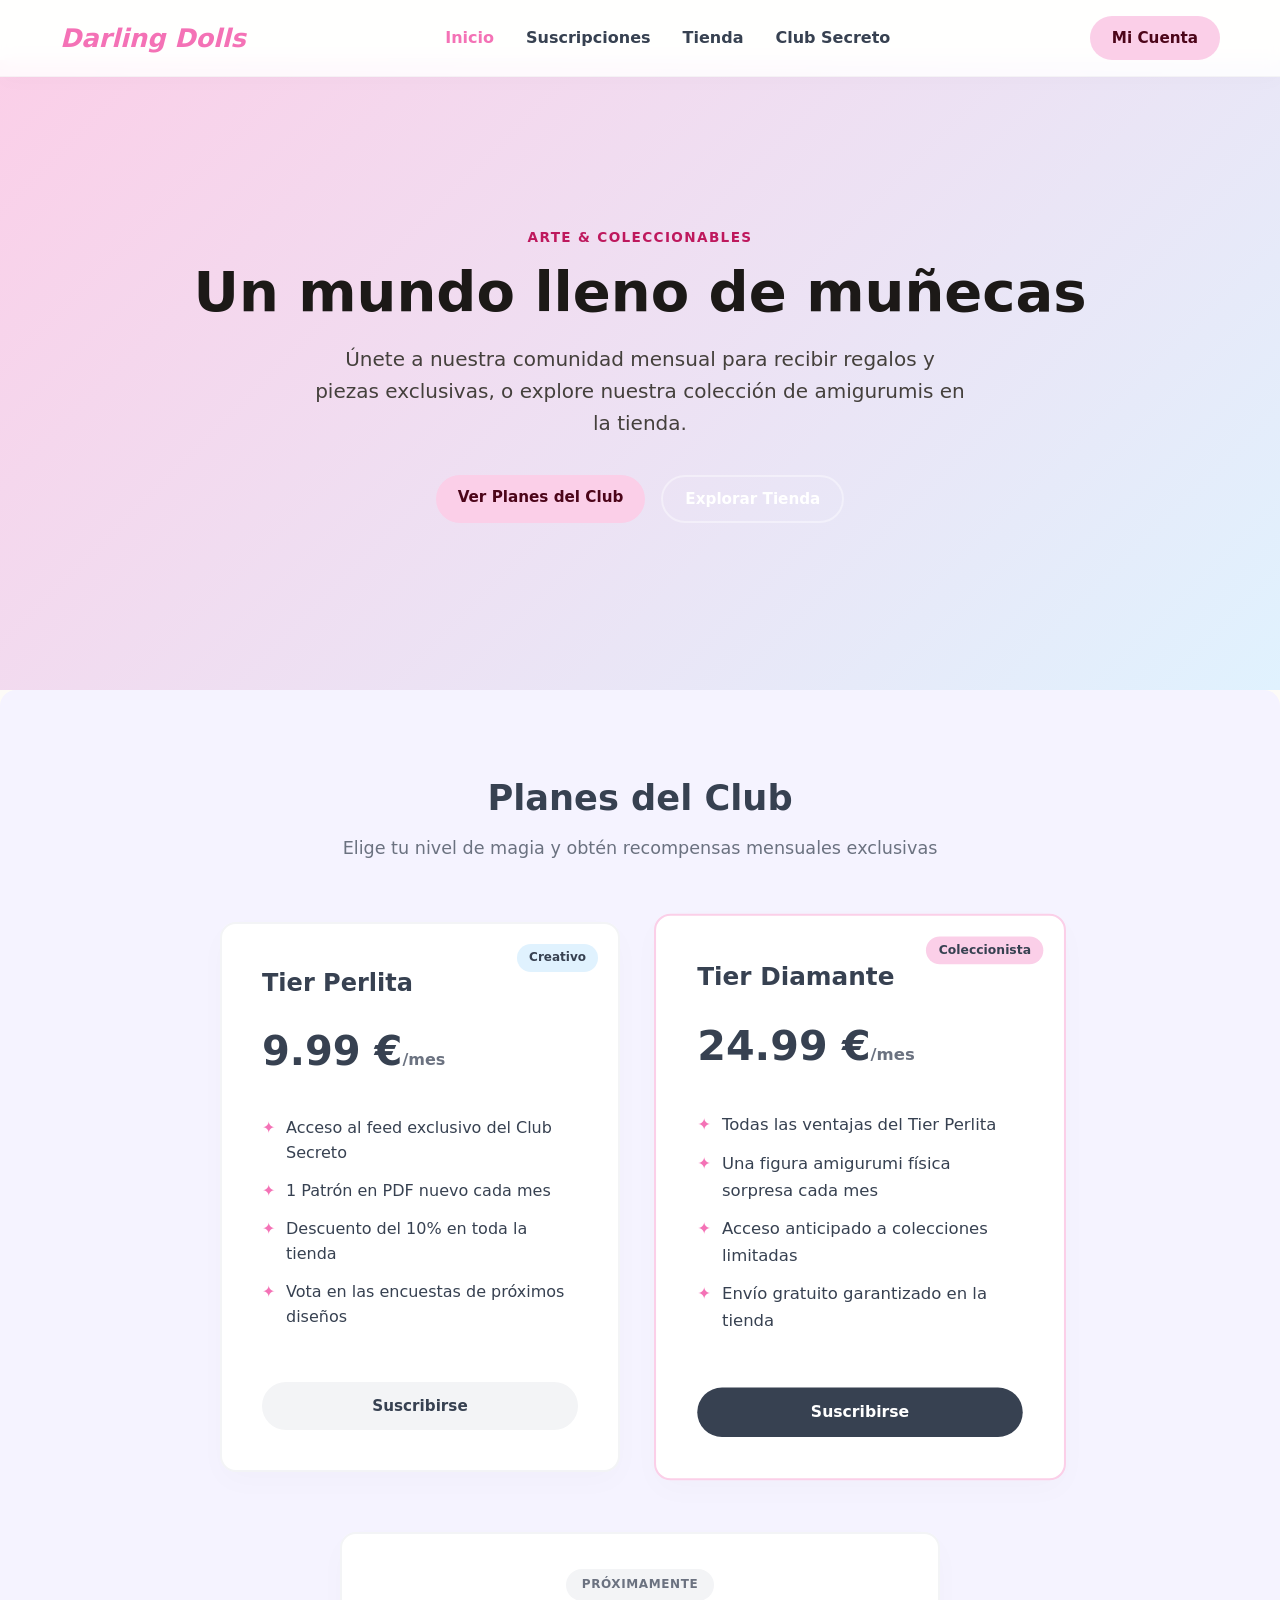
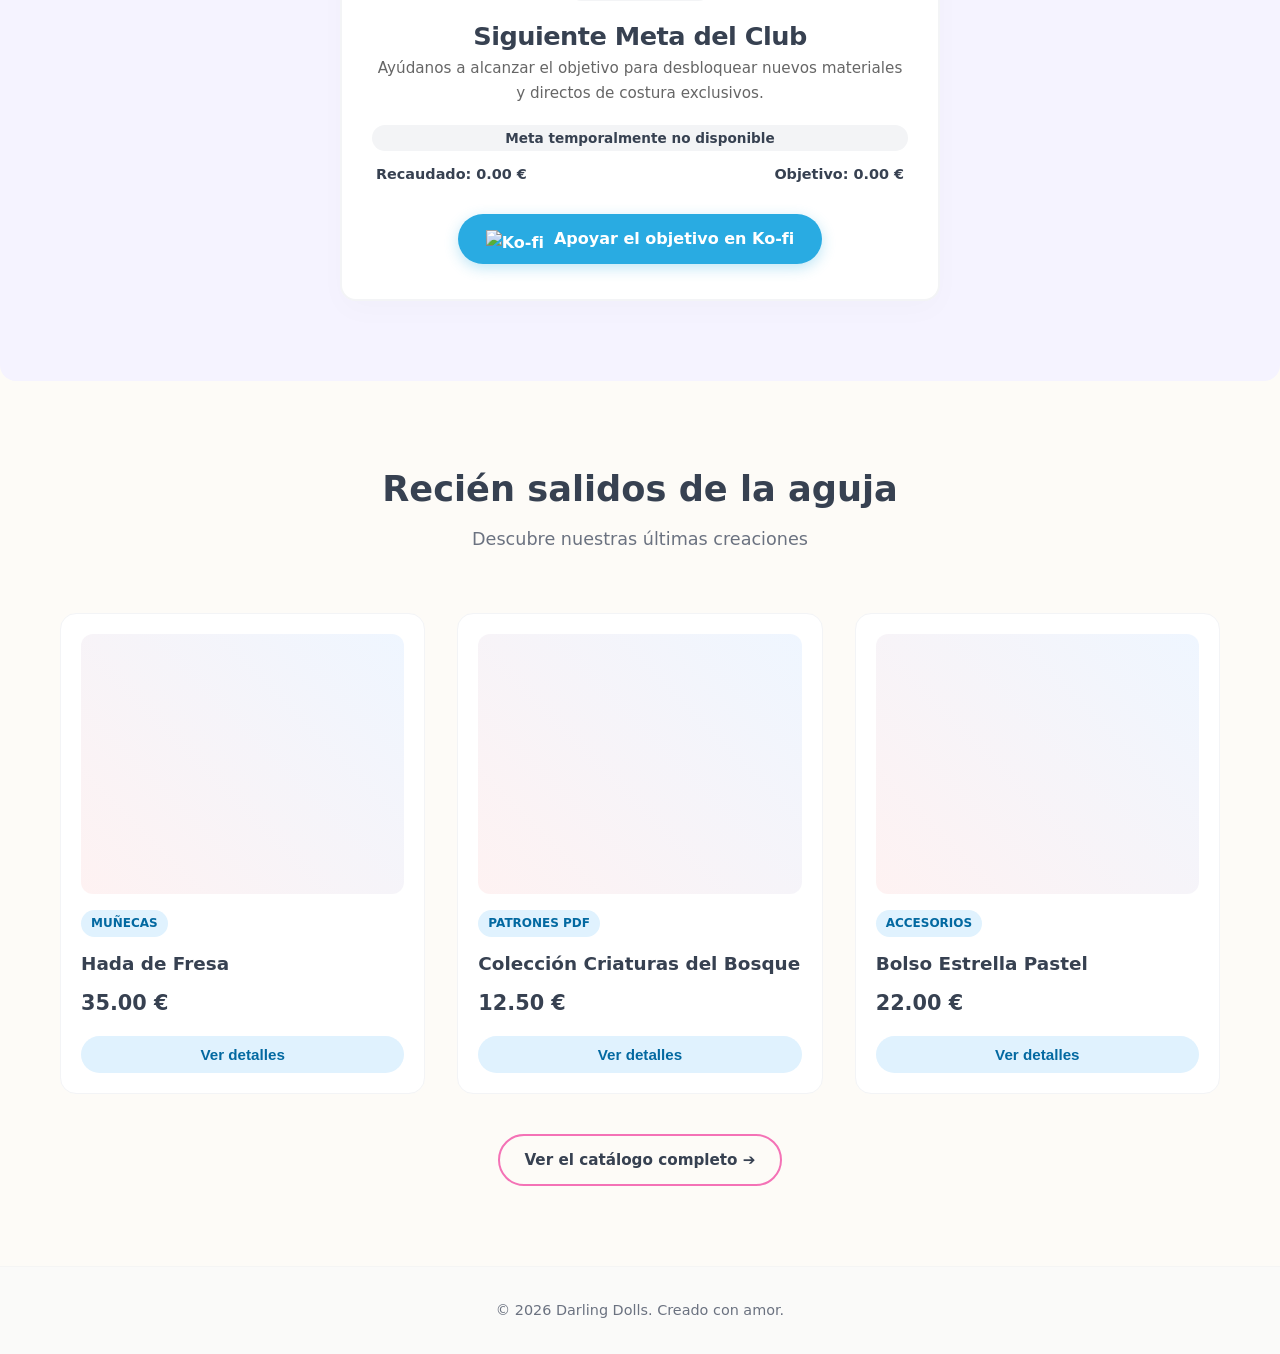
==== index.html @ 63b83ba6 "supabase Update" ====
<!DOCTYPE html>
<html lang="es">
<head>
    <meta charset="UTF-8">
    <meta name="viewport" content="width=device-width, initial-scale=1.0">
    <title>Darling Dolls | Un mundo lleno de muñecas</title>
    <link rel="stylesheet" href="style.css">
</head>
<body>

    <nav class="navbar">
        <div class="nav-container">
            <a href="index.html" class="logo">Darling Dolls</a>
            <ul class="nav-links">
                <li><a href="index.html" class="active">Inicio</a></li>
                <li><a href="#suscripciones">Suscripciones</a></li>
                <li><a href="shop.html">Tienda</a></li>
                <li><a href="sub.html">Club Secreto</a></li>
            </ul>
            <div id="auth-container" class="auth-buttons">
                <a href="auth.html" class="btn-primary">Mi Cuenta</a>
            </div>
        </div>
    </nav>

    <header id="inicio" class="hero">
        <div class="hero-content">
            <span class="hero-tagline">Arte & Coleccionables</span>
            <h1>Un mundo lleno de muñecas</h1>
            <p>Únete a nuestra comunidad mensual para recibir regalos y piezas exclusivas, o explore nuestra colección de amigurumis en la tienda.</p>
            <div class="hero-actions">
                <a href="#suscripciones" class="btn-primary">Ver Planes del Club</a>
                <a href="shop.html" class="btn-outline">Explorar Tienda</a>
            </div>
        </div>
    </header>

<section id="suscripciones" class="section-container bg-pastel">
        <h2 class="section-title">Planes del Club</h2>
        <p class="section-subtitle">Elige tu nivel de magia y obtén recompensas mensuales exclusivas</p>
        
        <div id="tiers-container" class="grid-tiers">
            <div class="card-tier">
                <div class="tier-badge">Creativo</div>
                <h3>Tier Perlita</h3>
                <div class="price">9.99 €<span>/mes</span></div>
                <ul class="tier-features">
                    <li>Acceso al feed exclusivo del Club Secreto</li>
                    <li>1 Patrón en PDF nuevo cada mes</li>
                    <li>Descuento del 10% en toda la tienda</li>
                    <li>Vota en las encuestas de próximos diseños</li>
                </ul>
                <!-- Reemplazamos auth.html por tu enlace directo de membresía de Ko-fi -->
                <a href="https://ko-fi.com/TU_USUARIO_KOFI/tiers" target="_blank" class="btn-tier-buy" style="display: block; text-align: center; text-decoration: none; padding: 12px;">Suscribirse</a>
            </div>

            <div class="card-tier tier-premium">
                <div class="tier-badge premium">Coleccionista</div>
                <h3>Tier Diamante</h3>
                <div class="price">24.99 €<span>/mes</span></div>
                <ul class="tier-features">
                    <li>Todas las ventajas del Tier Perlita</li>
                    <li>Una figura amigurumi física sorpresa cada mes</li>
                    <li>Acceso anticipado a colecciones limitadas</li>
                    <li>Envío gratuito garantizado en la tienda</li>
                </ul>
                <!-- Reemplazamos auth.html por tu enlace directo de membresía de Ko-fi -->
                <a href="https://ko-fi.com/TU_USUARIO_KOFI/tiers" target="_blank" class="btn-tier-buy premium" style="display: block; text-align: center; text-decoration: none; padding: 12px;">Suscribirse</a>
            </div>
        </div>

<!-- --- SECCIÓN: OBJETIVO DE RECAUDACIÓN DINÁMICO --- -->
    <div class="kofi-goal-section">
        <span class="badge-upcoming">Próximamente</span>
        <h3 id="goal-title" style="margin-top: 15px;">Siguiente Meta del Club</h3>
        <p style="color: #666; font-size: 0.95rem; margin-bottom: 20px;">
            Ayúdanos a alcanzar el objetivo para desbloquear nuevos materiales y directos de costura exclusivos.
        </p>
        
        <!-- Barra de progreso dinámica -->
        <div class="progress-container">
            <!-- El ancho (width) inicial arranca en 0% y se anima por JS -->
            <div id="goal-progress-bar" class="progress-bar" style="width: 0%;"></div>
            <span id="goal-progress-text" class="progress-text">Cargando meta...</span>
        </div>
        
        <div class="goal-amounts">
            <span id="goal-current">Recaudado: 0.00 €</span>
            <span id="goal-target">Objetivo: 0.00 €</span>
        </div>

        <!-- Botón de soporte -->
        <a href="https://ko-fi.com/TU_USUARIO_KOFI" target="_blank" class="btn-kofi">
            <img src="https://ko-fi.com/img/cup-border.png" alt="Ko-fi"> Apoyar el objetivo en Ko-fi
        </a>
    </div>
    </section>

    <section id="novedades" class="section-container">
        <h2 class="section-title">Recién salidos de la aguja</h2>
        <p class="section-subtitle">Descubre nuestras últimas creaciones</p>
        
        <div class="grid-productos">
            <div class="tarjeta-producto">
                <div class="img-container">
                    <div class="img-placeholder"></div>
                </div>
                <span class="category-tag">Muñecas</span>
                <h3>Hada de Fresa</h3>
                <p class="precio">35.00 €</p>
                <button class="btn-buy">Ver detalles</button>
            </div>
            
            <div class="tarjeta-producto">
                <div class="img-container">
                    <div class="img-placeholder"></div>
                </div>
                <span class="category-tag">Patrones PDF</span>
                <h3>Colección Criaturas del Bosque</h3>
                <p class="precio">12.50 €</p>
                <button class="btn-buy">Ver detalles</button>
            </div>

            <div class="tarjeta-producto">
                <div class="img-container">
                    <div class="img-placeholder"></div>
                </div>
                <span class="category-tag">Accesorios</span>
                <h3>Bolso Estrella Pastel</h3>
                <p class="precio">22.00 €</p>
                <button class="btn-buy">Ver detalles</button>
            </div>
        </div>

        <div style="text-align: center; margin-top: 40px;">
            <a href="shop.html" class="btn-secondary" style="border: 2px solid var(--color-pastel-pink-dark); color: var(--color-text-main);">Ver el catálogo completo ➔</a>
        </div>
    </section>

    <footer>
        <p>&copy; 2026 Darling Dolls. Creado con amor.</p>
    </footer>

    <script src="https://cdn.jsdelivr.net/npm/@supabase/supabase-js@2"></script>
    <script src="config.js"></script>
    <script src="main.js"></script>

</body>
</html>
---- style.css ----
/* =========================================
   VARIABLES Y CONFIGURACIÓN GLOBAL
   ========================================= */
:root {
    --color-bg: #fdfbf7;
    --color-surface: #ffffff;
    --color-pastel-pink: #fbcfe8;
    --color-pastel-pink-dark: #f472b6;
    --color-pastel-blue: #e0f2fe;
    --color-pastel-blue-dark: #38bdf8;
    --color-text-main: #374151;
    --color-text-muted: #6b7280;
    --border-radius: 16px;
    --transition: all 0.3s ease;
}

* {
    margin: 0;
    padding: 0;
    box-sizing: border-box;
}

html {
    scroll-behavior: smooth;
}

body {
    font-family: 'Segoe UI', system-ui, sans-serif;
    color: var(--color-text-main);
    background-color: var(--color-bg);
    line-height: 1.6;
    display: flex;
    flex-direction: column;
    min-height: 100vh;
}

/* =========================================
   BARRA DE NAVEGACIÓN (NAVBAR)
   ========================================= */
.navbar {
    background-color: rgba(255, 255, 255, 0.85);
    backdrop-filter: blur(8px);
    box-shadow: 0 4px 20px rgba(0, 0, 0, 0.02);
    position: fixed;
    width: 100%;
    top: 0;
    z-index: 1000;
    border-bottom: 1px solid rgba(0,0,0,0.03);
}

.nav-container {
    display: flex;
    justify-content: space-between;
    align-items: center;
    max-width: 1200px;
    margin: 0 auto;
    padding: 16px 20px;
}

.logo {
    font-size: 1.6rem;
    font-weight: 800;
    color: var(--color-pastel-pink-dark);
    text-decoration: none;
    font-style: italic;
}

.nav-links {
    display: flex;
    list-style: none;
    gap: 32px;
}

.nav-links a {
    text-decoration: none;
    color: var(--color-text-main);
    font-weight: 600;
    transition: var(--transition);
}

.nav-links a:hover, .nav-links a.active {
    color: var(--color-pastel-pink-dark);
}

.auth-buttons {
    display: flex;
    align-items: center;
    gap: 12px;
}

.user-info-text {
    font-weight: 600;
    color: var(--color-pastel-pink-dark);
}

/* =========================================
   BOTONES GLOBALES
   ========================================= */
.btn-primary, .btn-secondary, .btn-outline, .btn-buy, .btn-tier-buy {
    padding: 10px 22px;
    border-radius: 99px;
    font-weight: 600;
    cursor: pointer;
    transition: var(--transition);
    border: none;
    text-decoration: none;
    font-size: 0.95rem;
    display: inline-block;
}

.btn-primary {
    background-color: var(--color-pastel-pink);
    color: #4c0519;
}

.btn-primary:hover {
    background-color: var(--color-pastel-pink-dark);
    color: #ffffff;
}

.btn-secondary {
    background: transparent;
    color: var(--color-text-main);
    text-decoration: none;
    padding: 12px 24px;
    border-radius: 99px;
    font-weight: 600;
}

.btn-secondary:hover {
    background-color: #f3f4f6;
}

.btn-outline {
    background: transparent;
    border: 2px solid rgba(255, 255, 255, 0.4);
    color: #ffffff;
}

.btn-outline:hover {
    background: #ffffff;
    color: var(--color-text-main);
}

/* =========================================
   PORTADA / HERO SECTION
   ========================================= */
.hero {
    background: linear-gradient(135deg, #fbcfe8 0%, #e0f2fe 100%);
    min-height: 70vh;
    display: flex;
    align-items: center;
    justify-content: center;
    text-align: center;
    padding: 80px 20px;
    margin-top: 60px;
}

.hero-tagline {
    font-weight: 700;
    text-transform: uppercase;
    letter-spacing: 0.1em;
    color: #be185d;
    font-size: 0.85rem;
    display: block;
    margin-bottom: 12px;
}

.hero-content h1 {
    font-size: 3.5rem;
    font-weight: 800;
    color: #1c1917;
    line-height: 1.1;
    margin-bottom: 20px;
}

.hero-content p {
    font-size: 1.25rem;
    color: #44403c;
    max-width: 650px;
    margin: 0 auto 36px auto;
}

.hero-actions {
    display: flex;
    justify-content: center;
    gap: 16px;
}

/* =========================================
   ESTRUCTURA DE SECCIONES
   ========================================= */
.section-container {
    max-width: 1200px;
    margin: 0 auto;
    padding: 80px 20px;
    width: 100%;
}

.page-container {
    max-width: 1200px;
    margin: 100px auto 60px auto;
    padding: 0 20px;
    flex-grow: 1;
}

.bg-pastel {
    background-color: #f5f3ff;
    max-width: 100%;
    border-radius: var(--border-radius);
}

.section-title {
    font-size: 2.2rem;
    font-weight: 800;
    text-align: center;
    margin-bottom: 8px;
}

.section-subtitle {
    text-align: center;
    color: var(--color-text-muted);
    margin-bottom: 60px;
    font-size: 1.1rem;
}

.page-header {
    text-align: center;
    margin-bottom: 40px;
}

.page-header h1 {
    font-size: 2.8rem;
    font-weight: 800;
    color: var(--color-text-main);
    letter-spacing: -0.04em;
    margin-bottom: 8px;
}

/* =========================================
   SUSCRIPCIONES (TIERS)
   ========================================= */
.grid-tiers {
    display: flex;
    justify-content: center;
    gap: 40px;
    flex-wrap: wrap;
    max-width: 900px;
    margin: 0 auto;
}

.card-tier {
    background: var(--color-surface);
    border-radius: var(--border-radius);
    padding: 40px;
    flex: 1;
    min-width: 300px;
    max-width: 400px;
    box-shadow: 0 10px 30px rgba(0,0,0,0.02);
    border: 2px solid #f3f4f6;
    position: relative;
    display: flex;
    flex-direction: column;
}

.card-tier.tier-premium {
    border-color: var(--color-pastel-pink);
    transform: scale(1.03);
}

.tier-badge {
    position: absolute;
    top: 20px;
    right: 20px;
    background-color: var(--color-pastel-blue);
    padding: 4px 12px;
    border-radius: 99px;
    font-size: 0.75rem;
    font-weight: 700;
}

.tier-badge.premium {
    background-color: var(--color-pastel-pink);
}

.card-tier h3 {
    font-size: 1.5rem;
    margin-bottom: 16px;
}

.price {
    font-size: 2.5rem;
    font-weight: 800;
    margin-bottom: 32px;
}

.price span {
    font-size: 1rem;
    color: var(--color-text-muted);
}

.tier-features {
    list-style: none;
    margin-bottom: 40px;
    flex-grow: 1;
}

.tier-features li {
    margin-bottom: 12px;
    position: relative;
    padding-left: 24px;
}

.tier-features li::before {
    content: "✦";
    position: absolute;
    left: 0;
    color: var(--color-pastel-pink-dark);
}

.btn-tier-buy {
    width: 100%;
    background-color: #f3f4f6;
    color: var(--color-text-main);
}

.btn-tier-buy.premium {
    background-color: var(--color-text-main);
    color: white;
}

/* =========================================
   TIENDA Y PRODUCTOS
   ========================================= */
.filter-container {
    display: flex;
    justify-content: center;
    gap: 12px;
    margin-bottom: 48px;
    flex-wrap: wrap;
}

.btn-filter {
    background-color: #ffffff;
    border: 1px solid #e5e7eb;
    padding: 8px 20px;
    border-radius: 99px;
    font-weight: 600;
    font-size: 0.9rem;
    cursor: pointer;
    transition: var(--transition);
}

.btn-filter:hover, .btn-filter.active {
    background-color: var(--color-pastel-pink);
    border-color: var(--color-pastel-pink-dark);
    color: #4c0519;
}

.grid-productos {
    display: grid;
    grid-template-columns: repeat(auto-fill, minmax(280px, 1fr));
    gap: 32px;
}

.tarjeta-producto {
    background: var(--color-surface);
    border-radius: var(--border-radius);
    padding: 20px;
    border: 1px solid #f3f4f6;
    transition: var(--transition);
    display: flex;
    flex-direction: column;
}

.tarjeta-producto:hover {
    transform: translateY(-4px);
    box-shadow: 0 12px 30px rgba(0,0,0,0.04);
}

.img-container {
    background-color: #f9fafb;
    border-radius: calc(var(--border-radius) - 4px);
    overflow: hidden;
    margin-bottom: 16px;
}

.img-placeholder {
    width: 100%;
    height: 260px;
    background: linear-gradient(45deg, #fef2f2, #eff6ff);
}

.category-tag {
    display: inline-block;
    background-color: var(--color-pastel-blue);
    color: #0369a1;
    font-size: 0.75rem;
    font-weight: 700;
    padding: 4px 10px;
    border-radius: 99px;
    margin-bottom: 12px;
    text-transform: uppercase;
    align-self: flex-start;
}

.tarjeta-producto h3 {
    font-size: 1.15rem;
    margin-bottom: 8px;
}

.tarjeta-producto .precio {
    font-size: 1.3rem;
    font-weight: 700;
    color: var(--color-text-main);
    margin-bottom: 16px;
    margin-top: auto;
}

.btn-buy {
    width: 100%;
    background-color: var(--color-pastel-blue);
    color: #0369a1;
}

.btn-buy:hover {
    background-color: var(--color-pastel-blue-dark);
    color: white;
}

/* =========================================
   CLUB SECRETO (FEED EXCLUSIVO)
   ========================================= */
.feed-container {
    max-width: 750px;
    margin: 0 auto;
    display: flex;
    flex-direction: column;
    gap: 32px;
}

.club-post {
    background-color: var(--color-surface);
    border-radius: var(--border-radius);
    padding: 32px;
    border: 1px solid #f3f4f6;
    box-shadow: 0 4px 20px rgba(0, 0, 0, 0.01);
    position: relative;
    overflow: hidden;
}

.post-meta {
    display: flex;
    justify-content: space-between;
    align-items: center;
    margin-bottom: 16px;
}

.tier-tag {
    background-color: #f3f4f6;
    padding: 4px 12px;
    border-radius: 99px;
    font-size: 0.8rem;
    font-weight: 700;
}

.tier-tag.pink {
    background-color: var(--color-pastel-pink);
    color: #4c0519;
}

.post-date {
    font-size: 0.85rem;
    color: var(--color-text-muted);
}

.club-post h2 {
    font-size: 1.6rem;
    margin-bottom: 12px;
    letter-spacing: -0.02em;
}

.post-interactive-box {
    background-color: #fafaf9;
    border: 2px dashed #e7e5e4;
    border-radius: 8px;
    padding: 20px;
    text-align: center;
    margin-top: 20px;
    color: var(--color-text-muted);
}

/* Sistema de Bloqueo del Club */
.club-post.locked {
    user-select: none;
}

.blur-content {
    filter: blur(6px);
    opacity: 0.4;
    pointer-events: none;
}

.post-lock-overlay {
    position: absolute;
    top: 0;
    left: 0;
    width: 100%;
    height: 100%;
    display: flex;
    align-items: center;
    justify-content: center;
    z-index: 10;
    background: rgba(255, 255, 255, 0.3);
}

.lock-message {
    text-align: center;
    background: #ffffff;
    padding: 24px 32px;
    border-radius: var(--border-radius);
    box-shadow: 0 10px 25px rgba(0,0,0,0.05);
    border: 1px solid #f3f4f6;
    max-width: 90%;
}

.lock-message span {
    font-size: 2rem;
    display: block;
    margin-bottom: 8px;
}

.lock-message h3 {
    margin-bottom: 6px;
}

.lock-message .btn-primary {
    display: inline-block;
    margin-top: 16px;
}

/* =========================================
   PÁGINA DE AUTENTICACIÓN (LOGIN/REGISTRO)
   ========================================= */
.bg-auth {
    background: linear-gradient(135deg, #fef2f2 0%, #f0fdf4 100%);
    min-height: 100vh;
    display: flex;
    align-items: center;
    justify-content: center;
    padding: 20px;
}

.auth-card {
    background-color: var(--color-surface);
    border-radius: var(--border-radius);
    width: 100%;
    max-width: 440px;
    padding: 40px;
    box-shadow: 0 20px 40px rgba(0,0,0,0.03);
    border: 1px solid rgba(0,0,0,0.02);
    text-align: center;
}

.auth-logo {
    font-size: 2rem;
    font-weight: 800;
    color: var(--color-pastel-pink-dark);
    text-decoration: none;
    font-style: italic;
    display: block;
    margin-bottom: 24px;
}

.auth-subtitle {
    color: var(--color-text-muted);
    font-size: 0.95rem;
    margin-bottom: 32px;
}

.btn-google {
    width: 100%;
    background-color: #ffffff;
    border: 1px solid #d1d5db;
    padding: 12px;
    border-radius: 99px;
    font-weight: 600;
    display: flex;
    align-items: center;
    justify-content: center;
    gap: 12px;
    cursor: pointer;
    font-size: 0.95rem;
    transition: var(--transition);
}

.btn-google:hover {
    background-color: #f9fafb;
    border-color: #9ca3af;
}

.btn-google img {
    width: 18px;
    height: 18px;
}

.auth-divider {
    margin: 24px 0;
    position: relative;
}

.auth-divider::before {
    content: "";
    position: absolute;
    top: 50%;
    left: 0;
    width: 100%;
    height: 1px;
    background-color: #e5e7eb;
    z-index: 1;
}

.auth-divider span {
    background-color: var(--color-surface);
    padding: 0 12px;
    color: var(--color-text-muted);
    font-size: 0.85rem;
    position: relative;
    z-index: 2;
}

.form-group {
    text-align: left;
    margin-bottom: 20px;
}

.form-group label {
    display: block;
    font-size: 0.85rem;
    font-weight: 600;
    margin-bottom: 6px;
    color: var(--color-text-main);
}

.form-group input {
    width: 100%;
    padding: 12px 16px;
    border-radius: 8px;
    border: 1px solid #d1d5db;
    font-size: 1rem;
    outline: none;
    transition: var(--transition);
}

.form-group input:focus {
    border-color: var(--color-pastel-pink-dark);
    box-shadow: 0 0 0 3px rgba(244, 114, 182, 0.15);
}

.btn-auth-action {
    width: 100%;
    background-color: var(--color-text-main);
    color: #ffffff;
    padding: 14px;
    border-radius: 99px;
    font-weight: 600;
    font-size: 1rem;
    border: none;
    cursor: pointer;
    margin-top: 10px;
    transition: var(--transition);
}

.btn-auth-action:hover {
    background-color: #1f2937;
}

.auth-toggle-mode {
    margin-top: 24px;
    font-size: 0.9rem;
    color: var(--color-text-muted);
}

.auth-toggle-mode a {
    color: var(--color-pastel-pink-dark);
    font-weight: 600;
    text-decoration: none;
}

/* =========================================
   FOOTER
   ========================================= */
footer {
    background-color: #fafaf9;
    border-top: 1px solid #f5f5f4;
    padding: 32px 20px;
    text-align: center;
    color: var(--color-text-muted);
    font-size: 0.9rem;
    margin-top: auto;
}

/* =========================================
   DISEÑO RESPONSIVO BÁSICO
   ========================================= */
@media (max-width: 768px) {
    .nav-links {
        display: none; /* En un proyecto real aquí iría un menú hamburguesa */
    }
    
    .hero-content h1 {
        font-size: 2.5rem;
    }
    
    .hero-actions {
        flex-direction: column;
    }
    
    .price {
        font-size: 2rem;
    }
}

/* =========================================
   ESTILOS PARA EL MENÚ DESPLEGABLE DEL PERFIL
   ========================================= */
.profile-dropdown-container {
    position: relative;
    display: inline-block;
}

.btn-profile {
    background-color: var(--color-pastel-pink);
    color: #4c0519;
    padding: 10px 22px;
    border-radius: 99px;
    font-weight: 600;
    border: none;
    cursor: pointer;
    font-size: 0.95rem;
    transition: var(--transition);
    display: flex;
    align-items: center;
    gap: 6px;
}

.btn-profile:hover {
    background-color: var(--color-pastel-pink-dark);
    color: #ffffff;
}

/* Contenedor del menú oculto por defecto */
.dropdown-content {
    display: none;
    position: absolute;
    right: 0;
    background-color: var(--color-surface);
    min-width: 180px;
    box-shadow: 0 10px 30px rgba(0, 0, 0, 0.08);
    border-radius: 12px;
    border: 1px solid #f3f4f6;
    padding: 8px 0;
    margin-top: 8px;
    z-index: 1100;
    text-align: left;
}

/* Clase activa manejada con JavaScript */
.dropdown-content.show {
    display: block;
}

.dropdown-content a {
    color: var(--color-text-main);
    padding: 10px 16px;
    text-decoration: none;
    display: block;
    font-weight: 600;
    font-size: 0.9rem;
    transition: background-color 0.2s ease;
}

.dropdown-content a:hover {
    background-color: var(--color-bg);
    color: var(--color-pastel-pink-dark);
}

/* Línea divisoria dentro del menú */
.dropdown-divider {
    border: 0;
    height: 1px;
    background: #e5e7eb;
    margin: 6px 0;
}

/* Estilo para el botón de salir */
.dropdown-content a.logout-link {
    color: #ef4444;
}

.dropdown-content a.logout-link:hover {
    background-color: #fef2f2;
    color: #b91c1c;
}

/* =========================================
   SECCIÓN SEGUIMIENTO DE OBJETIVOS (KO-FI)
   ========================================= */
.kofi-goal-section {
    max-width: 600px;
    margin: 60px auto 0 auto;
    text-align: center;
    background: var(--color-surface);
    padding: 35px 30px;
    border-radius: var(--border-radius);
    box-shadow: 0 10px 30px rgba(0, 0, 0, 0.02);
    border: 2px solid #f3f4f6;
    transition: var(--transition);
}

.kofi-goal-section:hover {
    transform: translateY(-2px);
    box-shadow: 0 12px 35px rgba(0, 0, 0, 0.04);
}

.badge-upcoming {
    background-color: #f3f4f6;
    padding: 6px 16px;
    border-radius: 99px;
    font-size: 0.75rem;
    font-weight: 700;
    color: var(--color-text-muted);
    text-transform: uppercase;
    letter-spacing: 0.05em;
    display: inline-block;
}

.kofi-goal-section h3 {
    margin-top: 16px;
    font-size: 1.6rem;
    font-weight: 800;
    color: var(--color-text-main);
    letter-spacing: -0.02em;
}

.kofi-goal-section p {
    color: var(--color-text-muted);
    font-size: 0.95rem;
    margin-bottom: 24px;
}

/* Contenedor e indicador de la barra de progreso */
.progress-container {
    background-color: #f3f4f6;
    border-radius: 99px;
    height: 26px;
    width: 100%;
    position: relative;
    overflow: hidden;
    margin-bottom: 12px;
}

.progress-bar {
    background: linear-gradient(90deg, var(--color-pastel-pink) 0%, var(--color-pastel-blue) 100%);
    height: 100%;
    width: 0%; /* El porcentaje se actualizará desde JS o manualmente */
    border-radius: 99px;
    transition: width 0.8s cubic-bezier(0.4, 0, 0.2, 1);
}

.progress-text {
    position: absolute;
    width: 100%;
    left: 0;
    top: 0;
    text-align: center;
    line-height: 26px;
    font-weight: 700;
    font-size: 0.85rem;
    color: var(--color-text-main);
}

/* Metas de cantidades */
.goal-amounts {
    display: flex;
    justify-content: space-between;
    font-weight: 700;
    font-size: 0.9rem;
    color: var(--color-text-main);
    margin-bottom: 28px;
    padding: 0 4px;
}

/* Botón estilizado estilo Ko-fi integrado con la paleta */
.btn-kofi {
    display: inline-flex;
    align-items: center;
    justify-content: center;
    background-color: #29abe2; /* Azul corporativo de Ko-fi */
    color: #ffffff;
    text-decoration: none;
    padding: 12px 28px;
    border-radius: 99px;
    font-weight: 700;
    font-size: 1rem;
    box-shadow: 0 4px 14px rgba(41, 171, 226, 0.3);
    transition: var(--transition);
    border: none;
    cursor: pointer;
}

.btn-kofi:hover {
    background-color: #1a94cb;
    transform: scale(1.02);
    box-shadow: 0 6px 20px rgba(41, 171, 226, 0.4);
}

.btn-kofi img {
    height: 18px;
    vertical-align: middle;
    margin-right: 10px;
}

/* Adaptación responsiva para móviles */
@media (max-width: 480px) {
    .kofi-goal-section {
        padding: 24px 16px;
        margin-top: 40px;
    }
    
    .goal-amounts {
        flex-direction: column;
        gap: 4px;
        text-align: center;
    }
    
    .btn-kofi {
        width: 100%;
    }
}
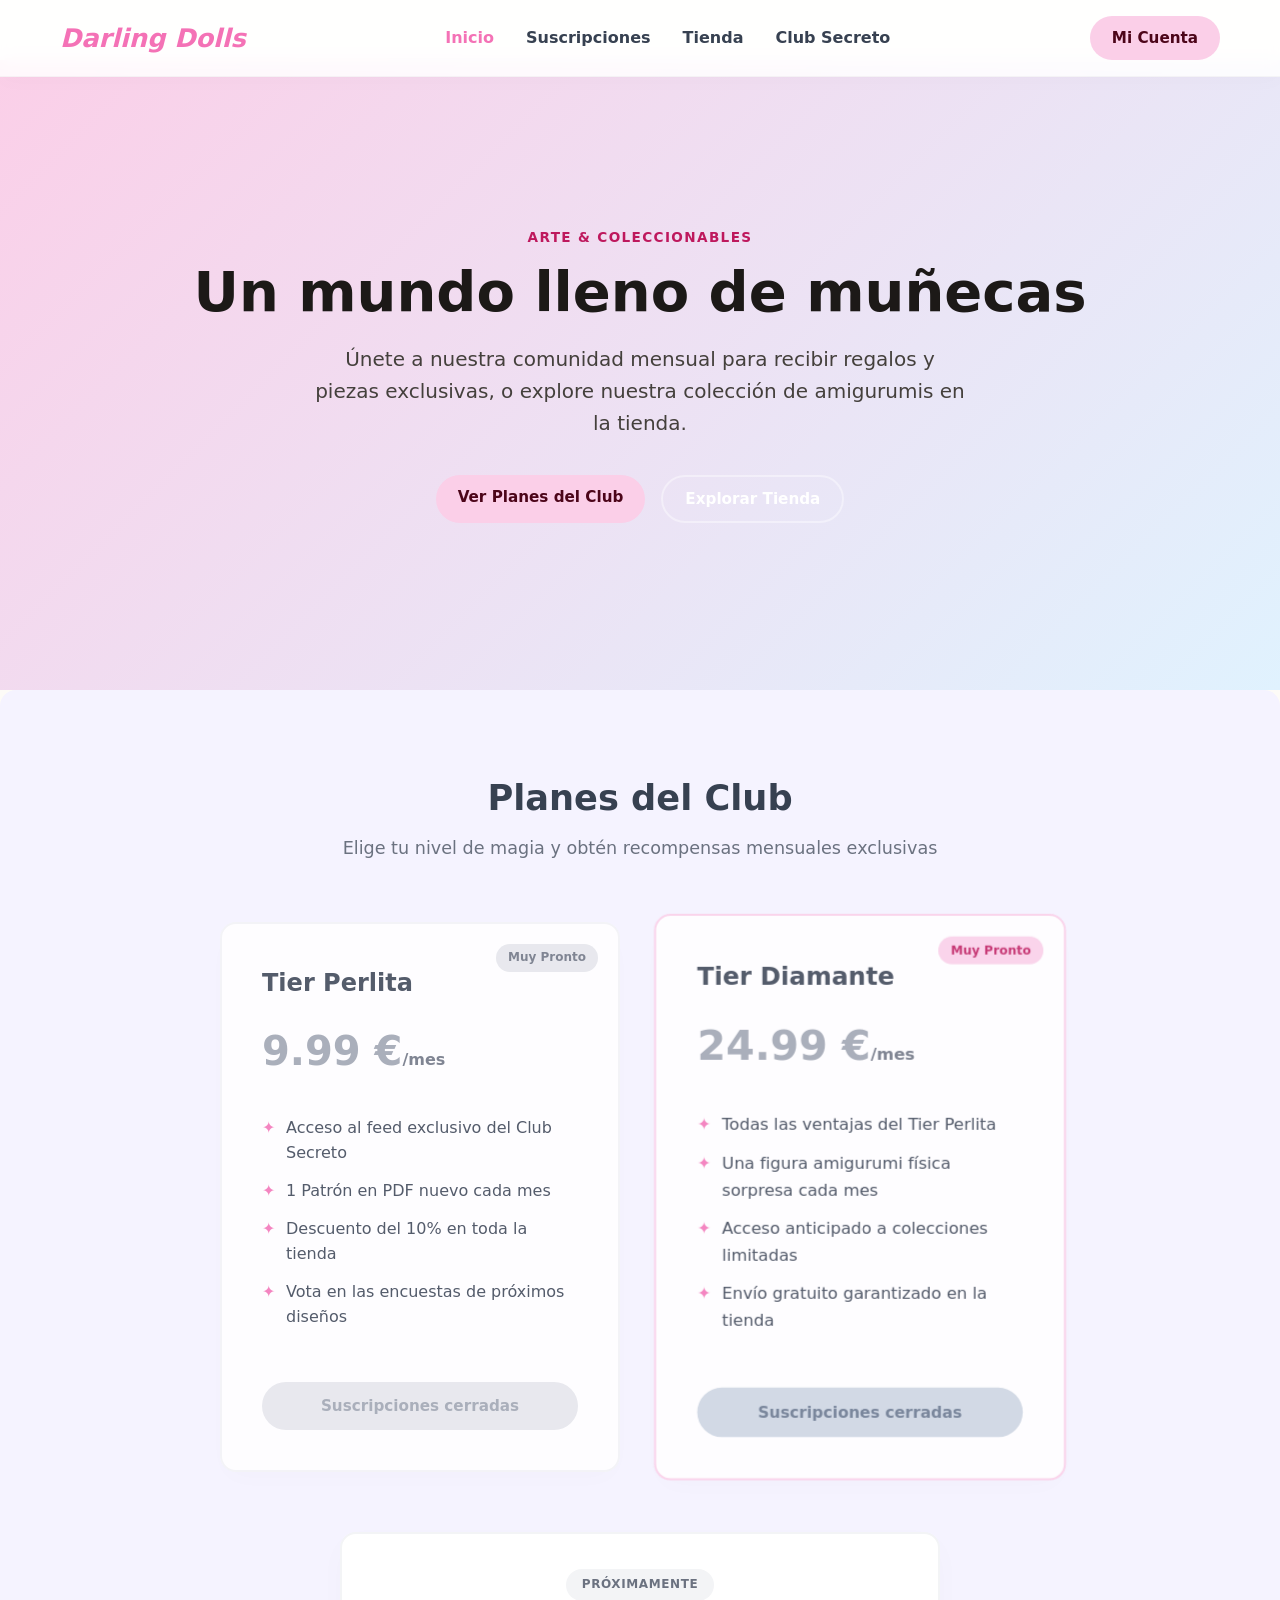
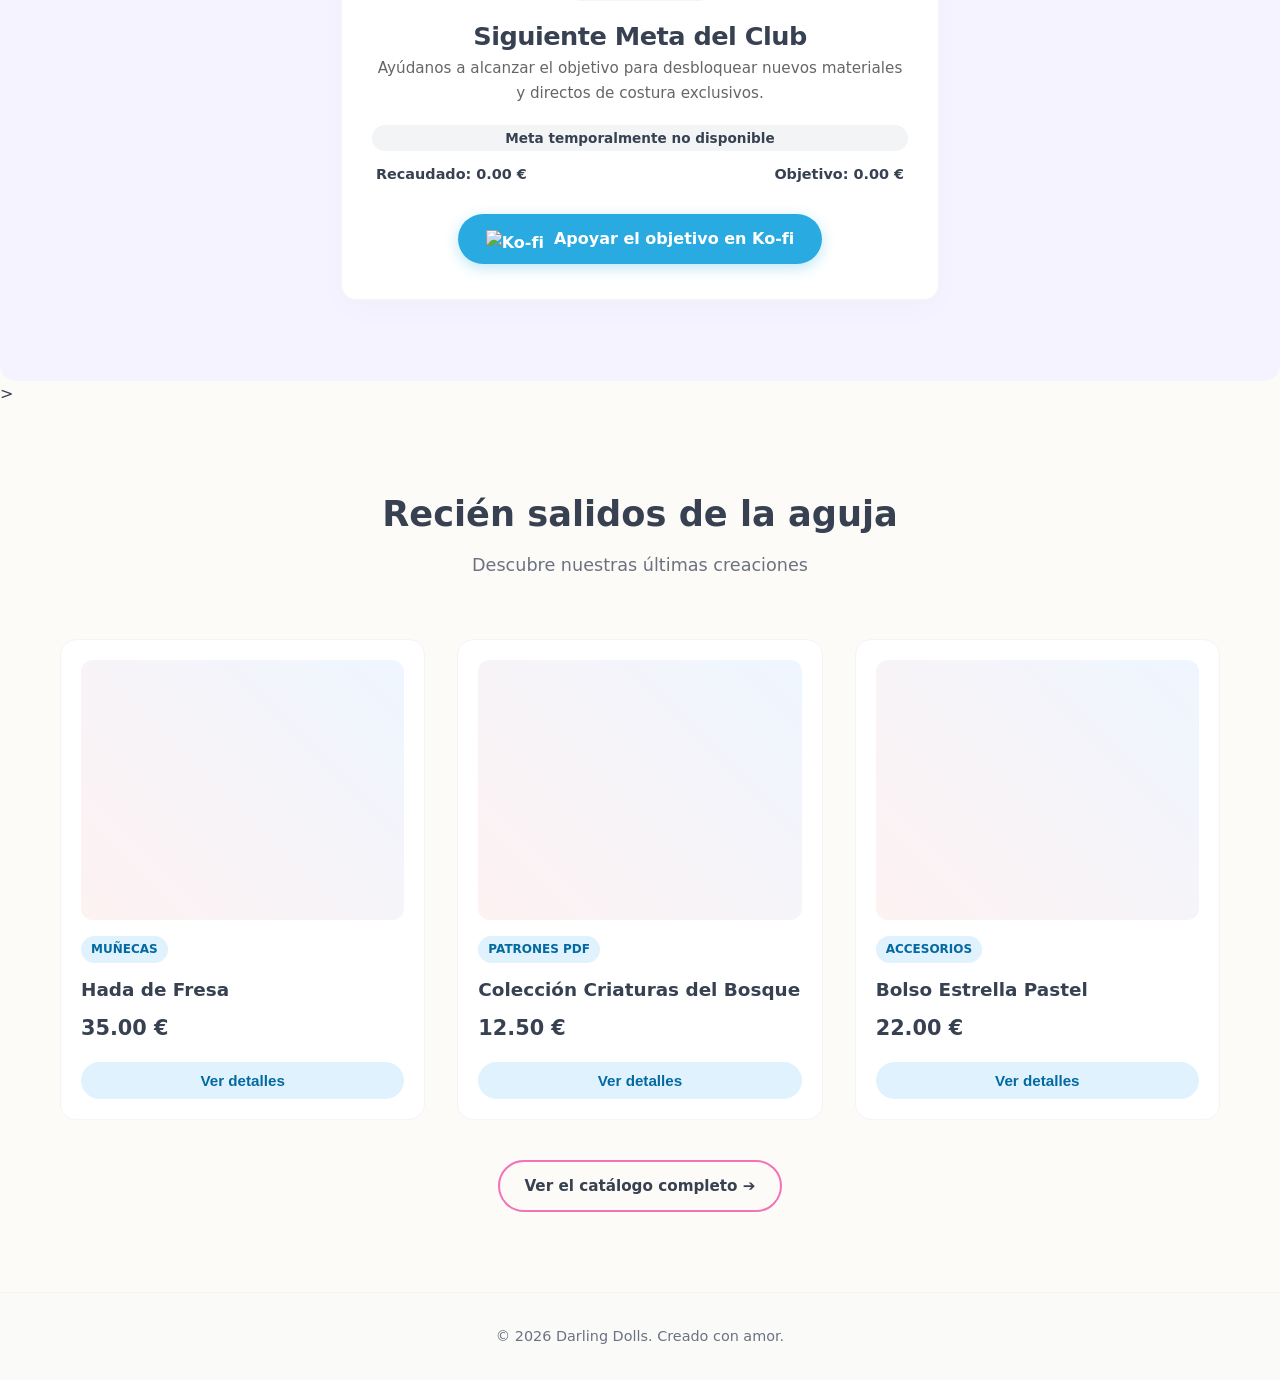
==== commit 4d50efd6: "fix" ====
--- a/index.html
+++ b/index.html
@@ -36,40 +36,40 @@
     </header>
 
 <section id="suscripciones" class="section-container bg-pastel">
-        <h2 class="section-title">Planes del Club</h2>
-        <p class="section-subtitle">Elige tu nivel de magia y obtén recompensas mensuales exclusivas</p>
-        
-        <div id="tiers-container" class="grid-tiers">
-            <div class="card-tier">
-                <div class="tier-badge">Creativo</div>
-                <h3>Tier Perlita</h3>
-                <div class="price">9.99 €<span>/mes</span></div>
-                <ul class="tier-features">
-                    <li>Acceso al feed exclusivo del Club Secreto</li>
-                    <li>1 Patrón en PDF nuevo cada mes</li>
-                    <li>Descuento del 10% en toda la tienda</li>
-                    <li>Vota en las encuestas de próximos diseños</li>
-                </ul>
-                <!-- Reemplazamos auth.html por tu enlace directo de membresía de Ko-fi -->
-                <a href="https://ko-fi.com/TU_USUARIO_KOFI/tiers" target="_blank" class="btn-tier-buy" style="display: block; text-align: center; text-decoration: none; padding: 12px;">Suscribirse</a>
-            </div>
-
-            <div class="card-tier tier-premium">
-                <div class="tier-badge premium">Coleccionista</div>
-                <h3>Tier Diamante</h3>
-                <div class="price">24.99 €<span>/mes</span></div>
-                <ul class="tier-features">
-                    <li>Todas las ventajas del Tier Perlita</li>
-                    <li>Una figura amigurumi física sorpresa cada mes</li>
-                    <li>Acceso anticipado a colecciones limitadas</li>
-                    <li>Envío gratuito garantizado en la tienda</li>
-                </ul>
-                <!-- Reemplazamos auth.html por tu enlace directo de membresía de Ko-fi -->
-                <a href="https://ko-fi.com/TU_USUARIO_KOFI/tiers" target="_blank" class="btn-tier-buy premium" style="display: block; text-align: center; text-decoration: none; padding: 12px;">Suscribirse</a>
-            </div>
+    <h2 class="section-title">Planes del Club</h2>
+    <p class="section-subtitle">Elige tu nivel de magia y obtén recompensas mensuales exclusivas</p>
+    
+    <div id="tiers-container" class="grid-tiers">
+        <!-- Tier Perlita (Deshabilitado temporalmente) -->
+        <div class="card-tier text-muted-tier" style="opacity: 0.85; position: relative;">
+            <div class="tier-badge" style="background-color: #e5e7eb; color: #6b7280;">Muy Pronto</div>
+            <h3>Tier Perlita</h3>
+            <div class="price" style="color: #9ca3af;">9.99 €<span>/mes</span></div>
+            <ul class="tier-features">
+                <li>Acceso al feed exclusivo del Club Secreto</li>
+                <li>1 Patrón en PDF nuevo cada mes</li>
+                <li>Descuento del 10% en toda la tienda</li>
+                <li>Vota en las encuestas de próximos diseños</li>
+            </ul>
+            <span class="btn-tier-buy" style="display: block; text-align: center; padding: 12px; background-color: #e5e7eb; color: #9ca3af; cursor: not-allowed; border-radius: 99px; font-weight: 600;">Suscripciones cerradas</span>
         </div>
 
-<!-- --- SECCIÓN: OBJETIVO DE RECAUDACIÓN DINÁMICO --- -->
+        <!-- Tier Diamante (Deshabilitado temporalmente) -->
+        <div class="card-tier tier-premium" style="opacity: 0.85; position: relative; transform: scale(1.03);">
+            <div class="tier-badge premium" style="background-color: var(--color-pastel-pink); color: #be185d;">Muy Pronto</div>
+            <h3>Tier Diamante</h3>
+            <div class="price" style="color: #9ca3af;">24.99 €<span>/mes</span></div>
+            <ul class="tier-features">
+                <li>Todas las ventajas del Tier Perlita</li>
+                <li>Una figura amigurumi física sorpresa cada mes</li>
+                <li>Acceso anticipado a colecciones limitadas</li>
+                <li>Envío gratuito garantizado en la tienda</li>
+            </ul>
+            <span class="btn-tier-buy premium" style="display: block; text-align: center; padding: 12px; background-color: #cbd5e1; color: #64748b; cursor: not-allowed; border-radius: 99px; font-weight: 600;">Suscripciones cerradas</span>
+        </div>
+    </div>
+
+    <!-- --- SECCIÓN: OBJETIVO DE RECAUDACIÓN DINÁMICO --- -->
     <div class="kofi-goal-section">
         <span class="badge-upcoming">Próximamente</span>
         <h3 id="goal-title" style="margin-top: 15px;">Siguiente Meta del Club</h3>
@@ -79,7 +79,6 @@
         
         <!-- Barra de progreso dinámica -->
         <div class="progress-container">
-            <!-- El ancho (width) inicial arranca en 0% y se anima por JS -->
             <div id="goal-progress-bar" class="progress-bar" style="width: 0%;"></div>
             <span id="goal-progress-text" class="progress-text">Cargando meta...</span>
         </div>
@@ -94,7 +93,7 @@
             <img src="https://ko-fi.com/img/cup-border.png" alt="Ko-fi"> Apoyar el objetivo en Ko-fi
         </a>
     </div>
-    </section>
+</section>>
 
     <section id="novedades" class="section-container">
         <h2 class="section-title">Recién salidos de la aguja</h2>
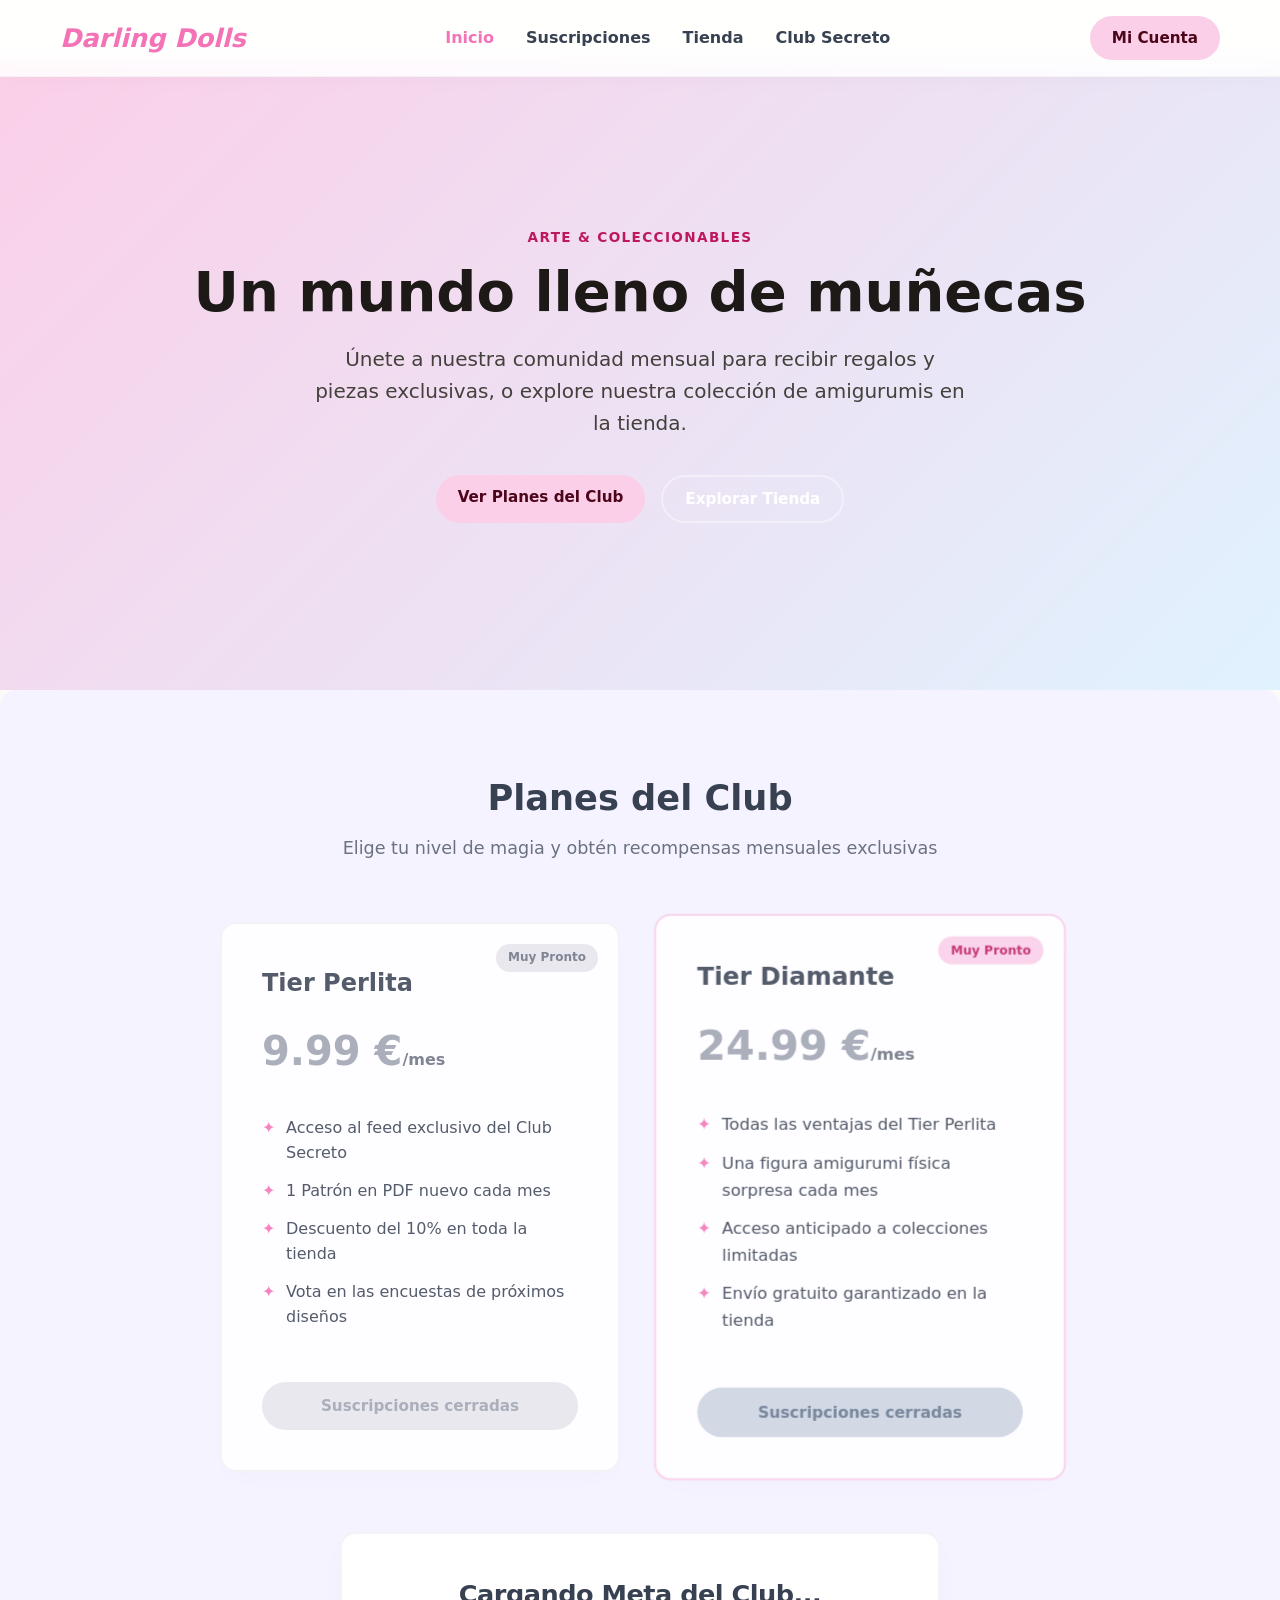
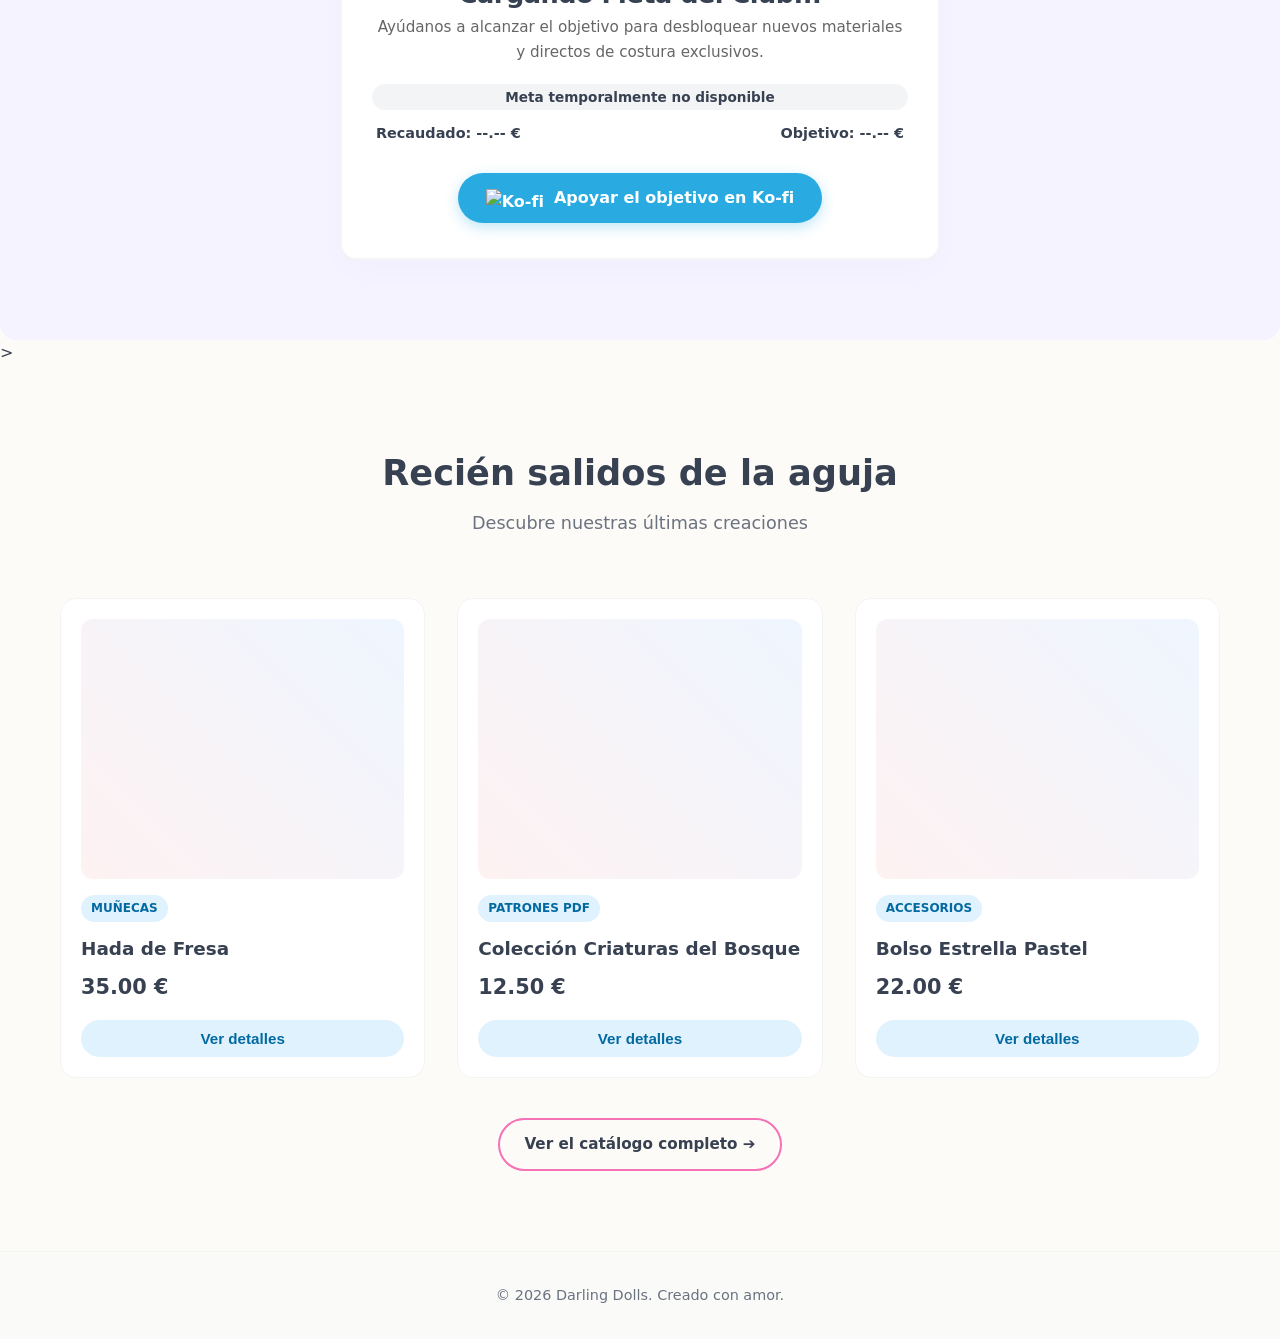
==== commit 4a0892cd: "Upload" ====
--- a/index.html
+++ b/index.html
@@ -69,10 +69,9 @@
         </div>
     </div>
 
-    <!-- --- SECCIÓN: OBJETIVO DE RECAUDACIÓN DINÁMICO --- -->
+    <!-- --- SECCIÓN: OBJETIVO DE RECAUDACIÓN ACTIVO --- -->
     <div class="kofi-goal-section">
-        <span class="badge-upcoming">Próximamente</span>
-        <h3 id="goal-title" style="margin-top: 15px;">Siguiente Meta del Club</h3>
+        <h3 id="goal-title" style="margin-top: 5px;">Cargando Meta del Club...</h3>
         <p style="color: #666; font-size: 0.95rem; margin-bottom: 20px;">
             Ayúdanos a alcanzar el objetivo para desbloquear nuevos materiales y directos de costura exclusivos.
         </p>
@@ -80,15 +79,15 @@
         <!-- Barra de progreso dinámica -->
         <div class="progress-container">
             <div id="goal-progress-bar" class="progress-bar" style="width: 0%;"></div>
-            <span id="goal-progress-text" class="progress-text">Cargando meta...</span>
+            <span id="goal-progress-text" class="progress-text">Conectando con el Club...</span>
         </div>
         
         <div class="goal-amounts">
-            <span id="goal-current">Recaudado: 0.00 €</span>
-            <span id="goal-target">Objetivo: 0.00 €</span>
+            <span id="goal-current">Recaudado: --.-- €</span>
+            <span id="goal-target">Objetivo: --.-- €</span>
         </div>
 
-        <!-- Botón de soporte -->
+        <!-- Botón de soporte directo -->
         <a href="https://ko-fi.com/TU_USUARIO_KOFI" target="_blank" class="btn-kofi">
             <img src="https://ko-fi.com/img/cup-border.png" alt="Ko-fi"> Apoyar el objetivo en Ko-fi
         </a>
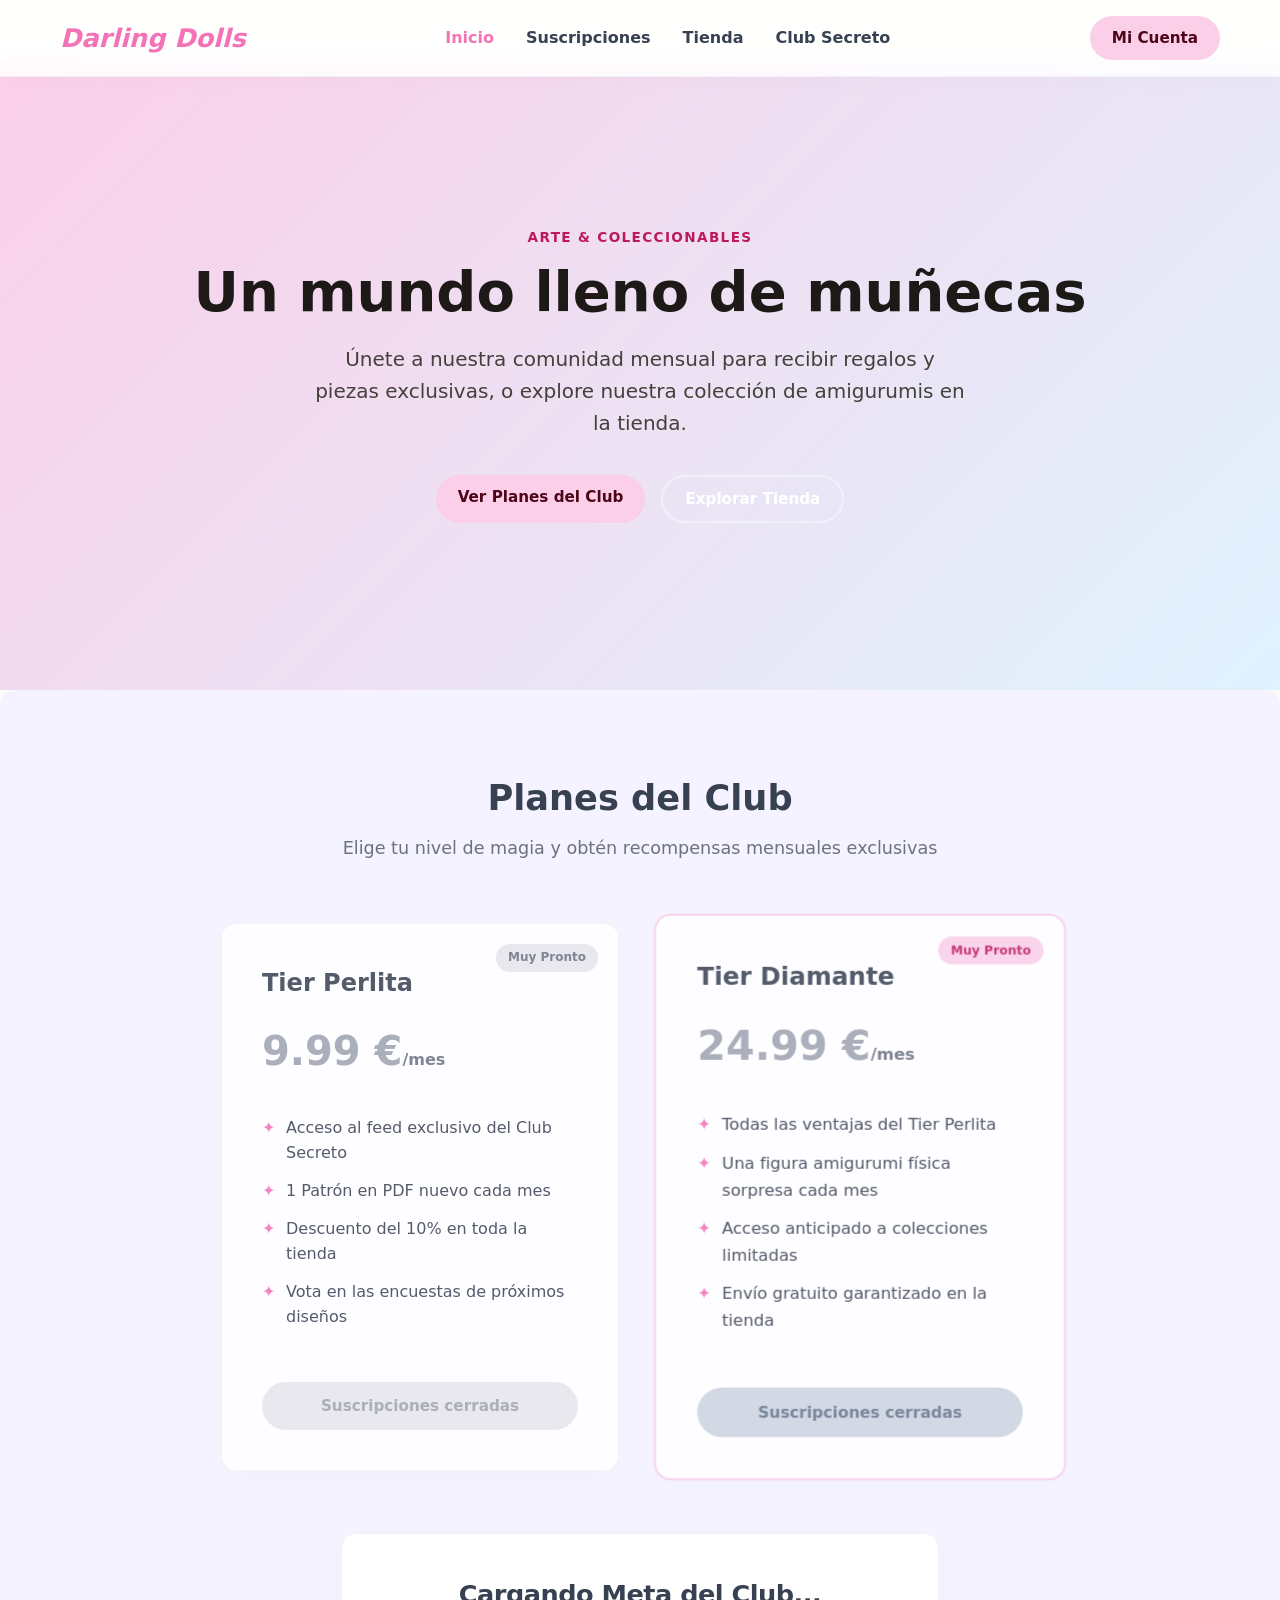
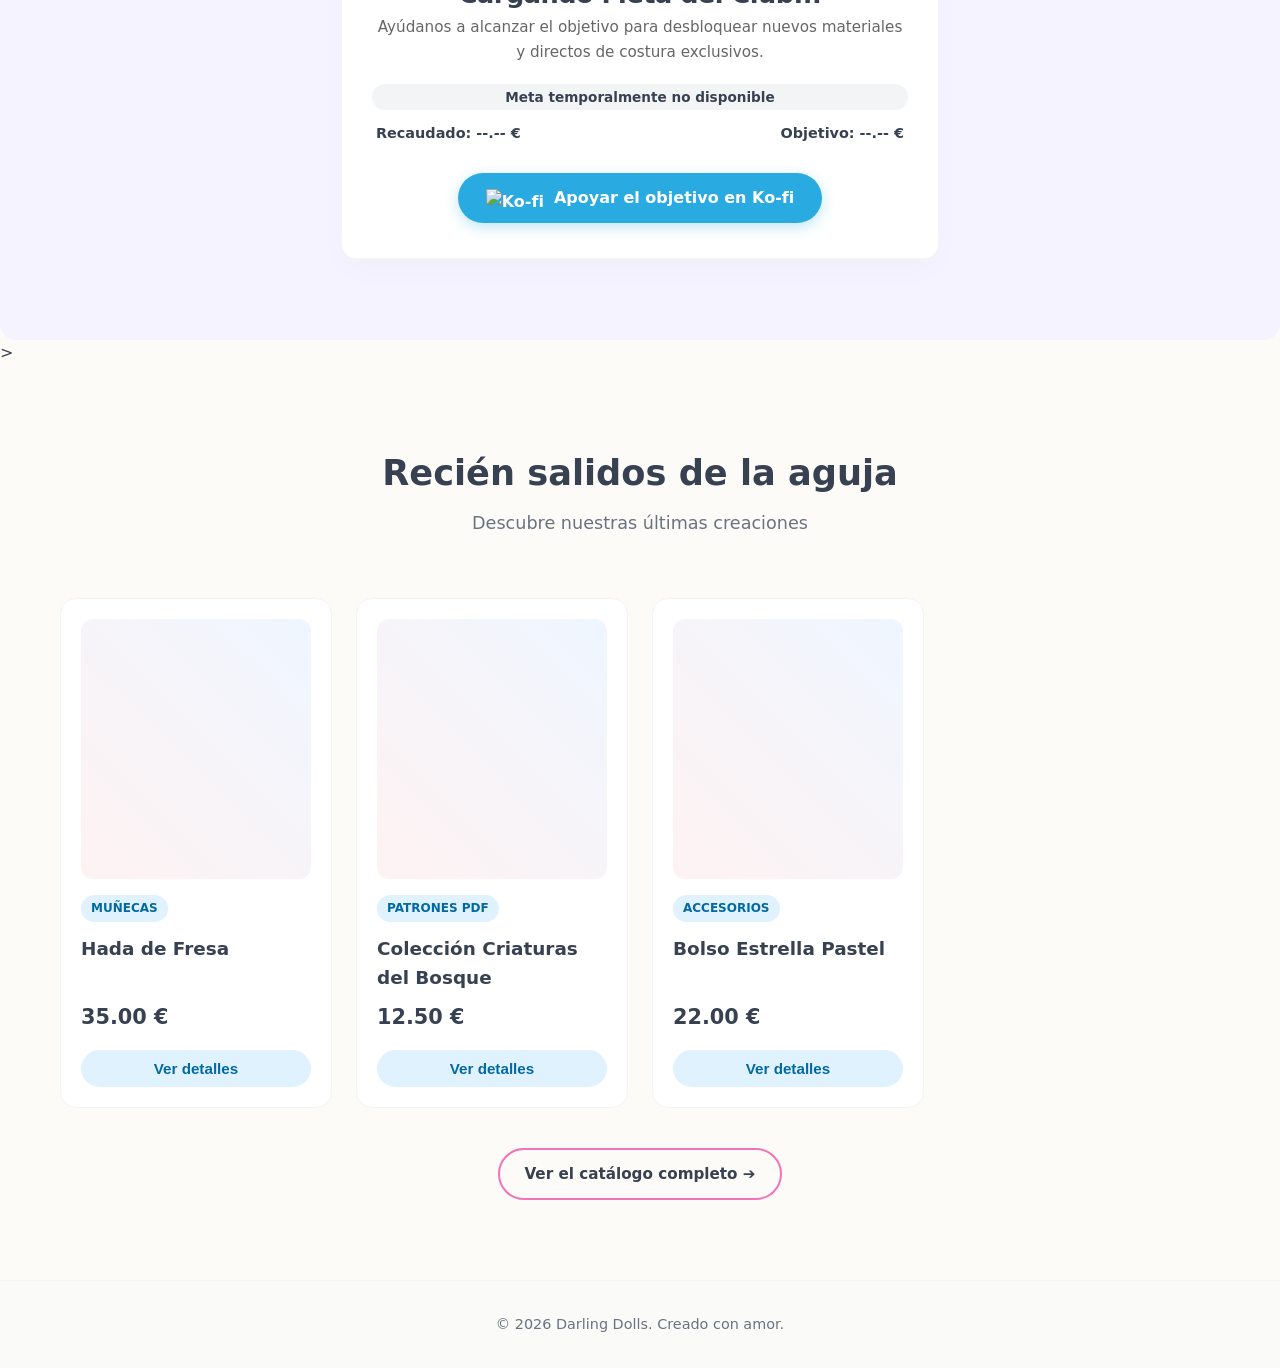
==== commit 985431b3: "fixes" ====
--- a/index.html
+++ b/index.html
@@ -88,7 +88,7 @@
         </div>
 
         <!-- Botón de soporte directo -->
-        <a href="https://ko-fi.com/TU_USUARIO_KOFI" target="_blank" class="btn-kofi">
+        <a href="https://ko-fi.com/darlingdolls" target="_blank" class="btn-kofi">
             <img src="https://ko-fi.com/img/cup-border.png" alt="Ko-fi"> Apoyar el objetivo en Ko-fi
         </a>
     </div>
--- a/style.css
+++ b/style.css
@@ -357,12 +357,53 @@
     color: #4c0519;
 }
 
+/* =========================================
+   TIENDA Y PRODUCTOS (GRID ACTUALIZADO)
+   ========================================= */
 .grid-productos {
     display: grid;
-    grid-template-columns: repeat(auto-fill, minmax(280px, 1fr));
-    gap: 32px;
-}
-
+    /* Fuerza exactamente 4 columnas iguales en ordenador */
+    grid-template-columns: repeat(4, minmax(0, 1fr));
+    gap: 24px; /* Espacio limpio entre tarjetas */
+    width: 100%;
+}
+
+/* =========================================
+   ADAPTACIÓN RESPONSIVA (MEDIA QUERIES)
+   ========================================= */
+
+/* Para pantallas medianas (Portátiles pequeños o Tablets en horizontal) */
+@media (max-width: 1024px) {
+    .grid-productos {
+        /* Pasa a 3 columnas si la pantalla es más estrecha */
+        grid-template-columns: repeat(3, minmax(0, 1fr));
+        gap: 20px;
+    }
+}
+
+/* Para Tablets en vertical */
+@media (max-width: 768px) {
+    .grid-productos {
+        /* Pasa a 2 columnas para que no se vea todo tan apretado */
+        grid-template-columns: repeat(2, minmax(0, 1fr));
+        gap: 16px;
+    }
+}
+
+/* Para Teléfonos Móviles */
+@media (max-width: 480px) {
+    .grid-productos {
+        /* Fuerza exactamente 1 columna (un objeto por fila) */
+        grid-template-columns: repeat(1, minmax(0, 1fr));
+        gap: 20px;
+    }
+    
+    /* Opcional: Hace que las tarjetas ocupen un espacio visual más cómodo en móvil */
+    .tarjeta-producto {
+        max-width: 100%;
+        margin: 0 auto;
+    }
+}
 .tarjeta-producto {
     background: var(--color-surface);
     border-radius: var(--border-radius);
@@ -937,4 +978,5 @@
     .btn-kofi {
         width: 100%;
     }
-}+}
+
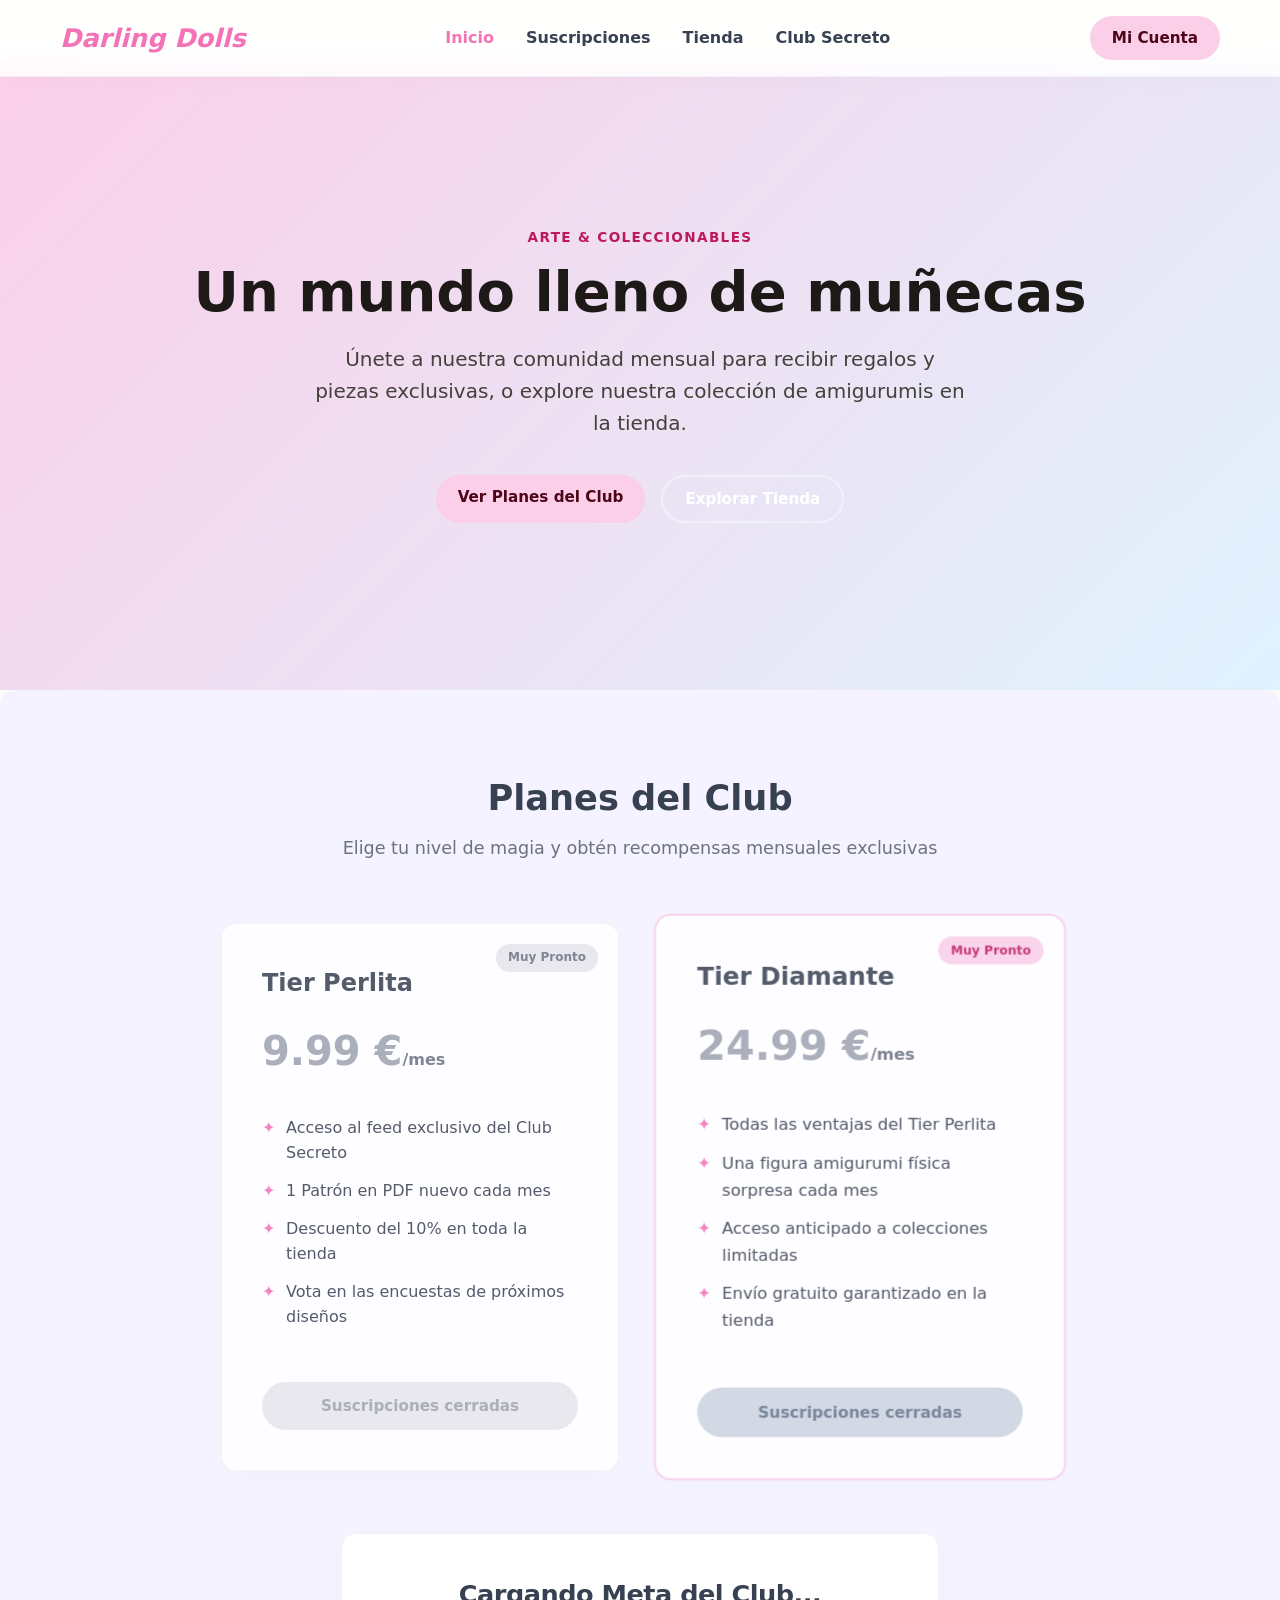
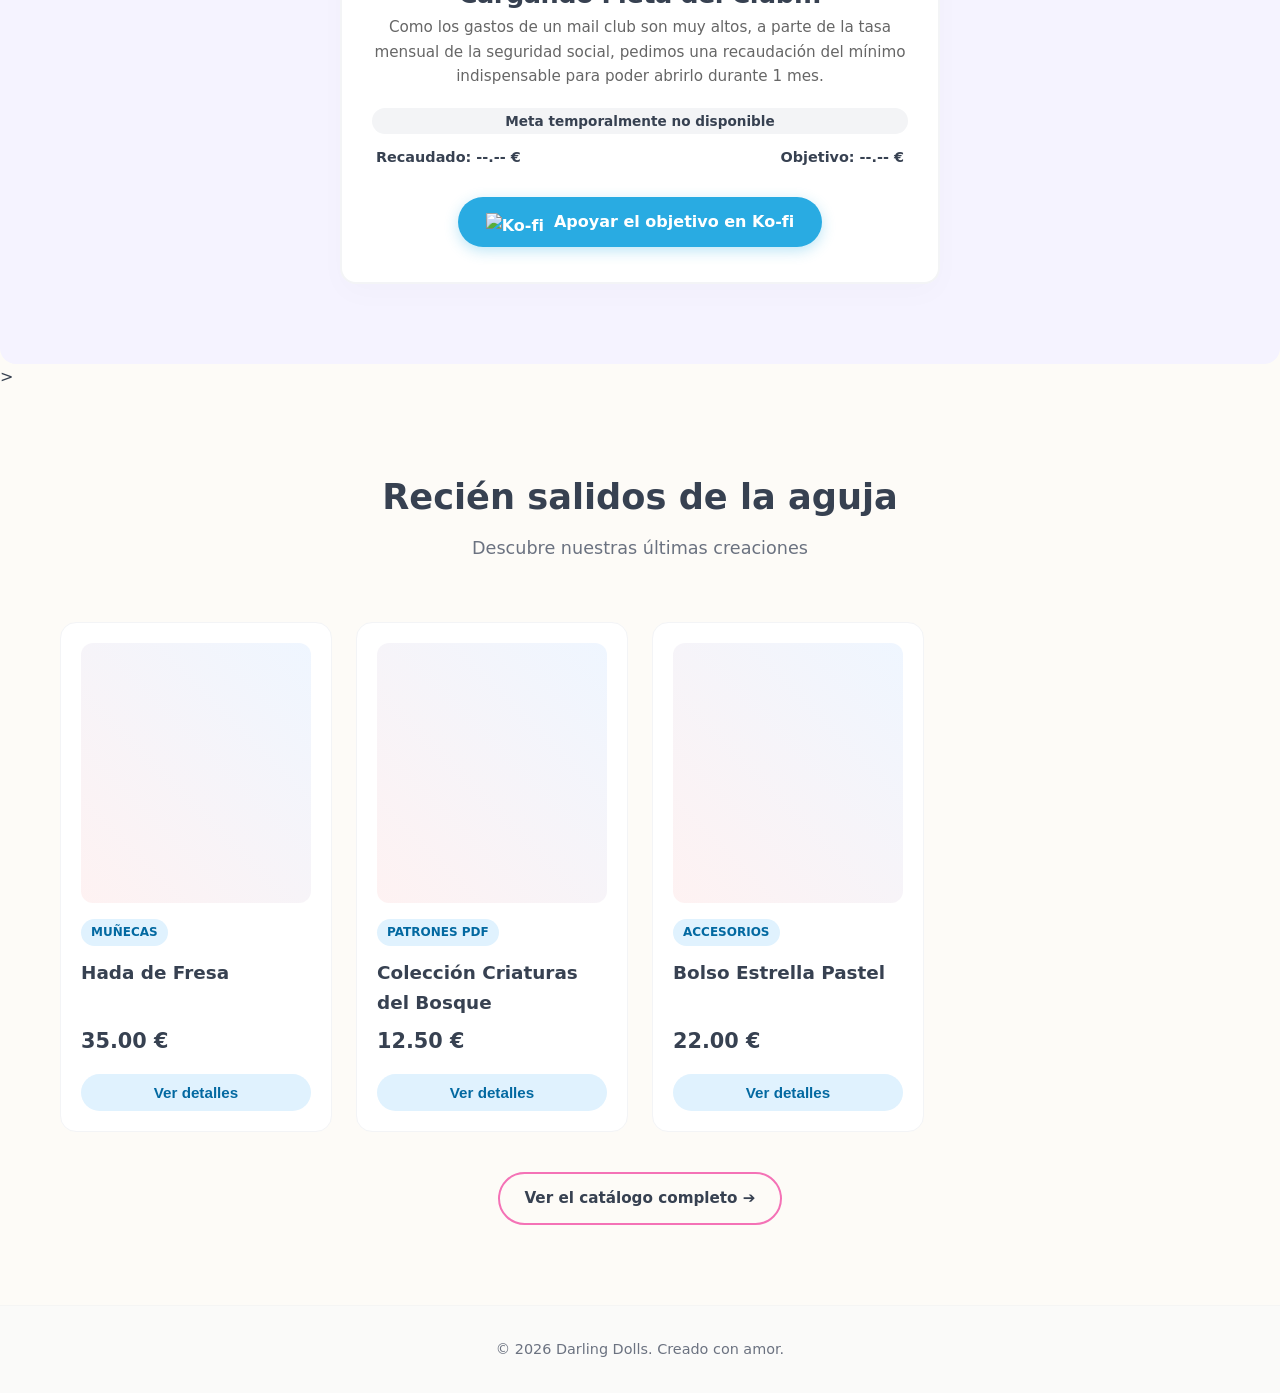
==== commit e69070c8: "Update index.html" ====
--- a/index.html
+++ b/index.html
@@ -73,7 +73,7 @@
     <div class="kofi-goal-section">
         <h3 id="goal-title" style="margin-top: 5px;">Cargando Meta del Club...</h3>
         <p style="color: #666; font-size: 0.95rem; margin-bottom: 20px;">
-            Ayúdanos a alcanzar el objetivo para desbloquear nuevos materiales y directos de costura exclusivos.
+            Como los gastos de un mail club son muy altos, a parte de la tasa mensual de la seguridad social, pedimos una recaudación del mínimo indispensable para poder abrirlo durante 1 mes.
         </p>
         
         <!-- Barra de progreso dinámica -->
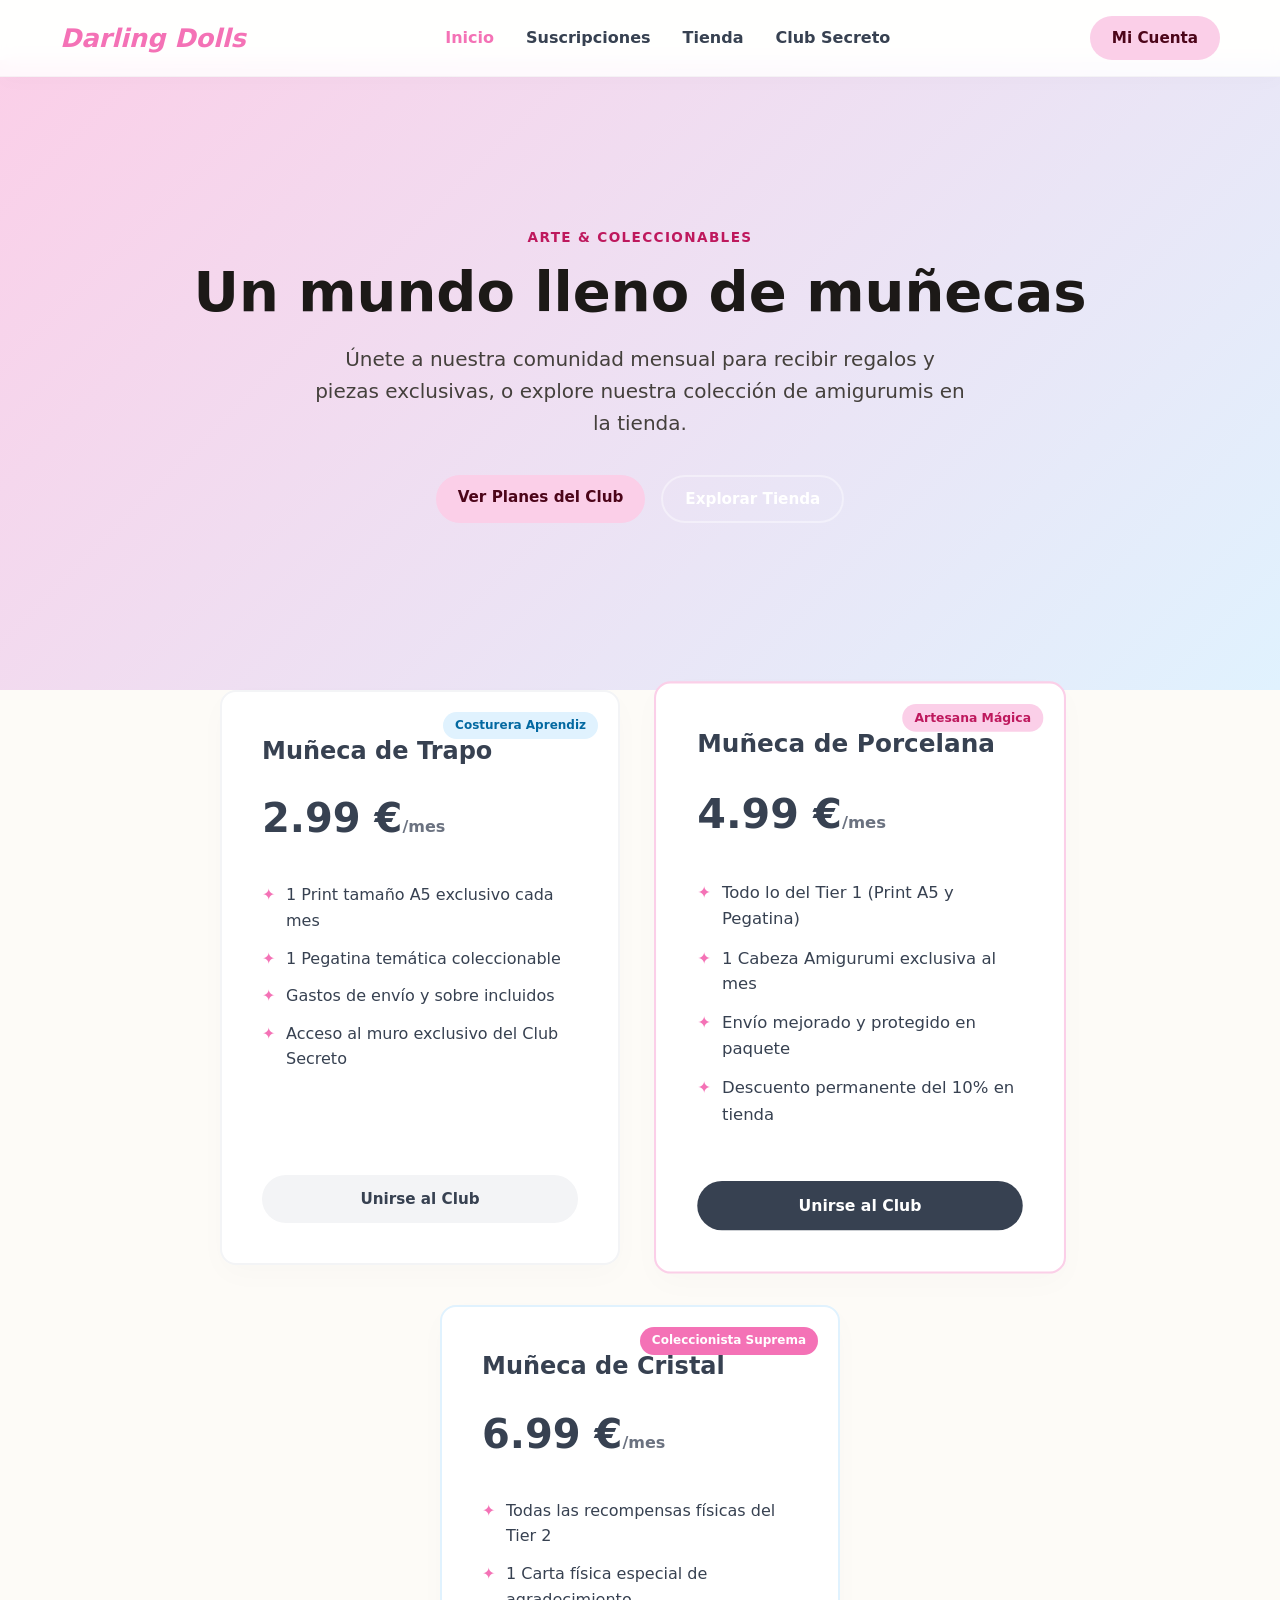
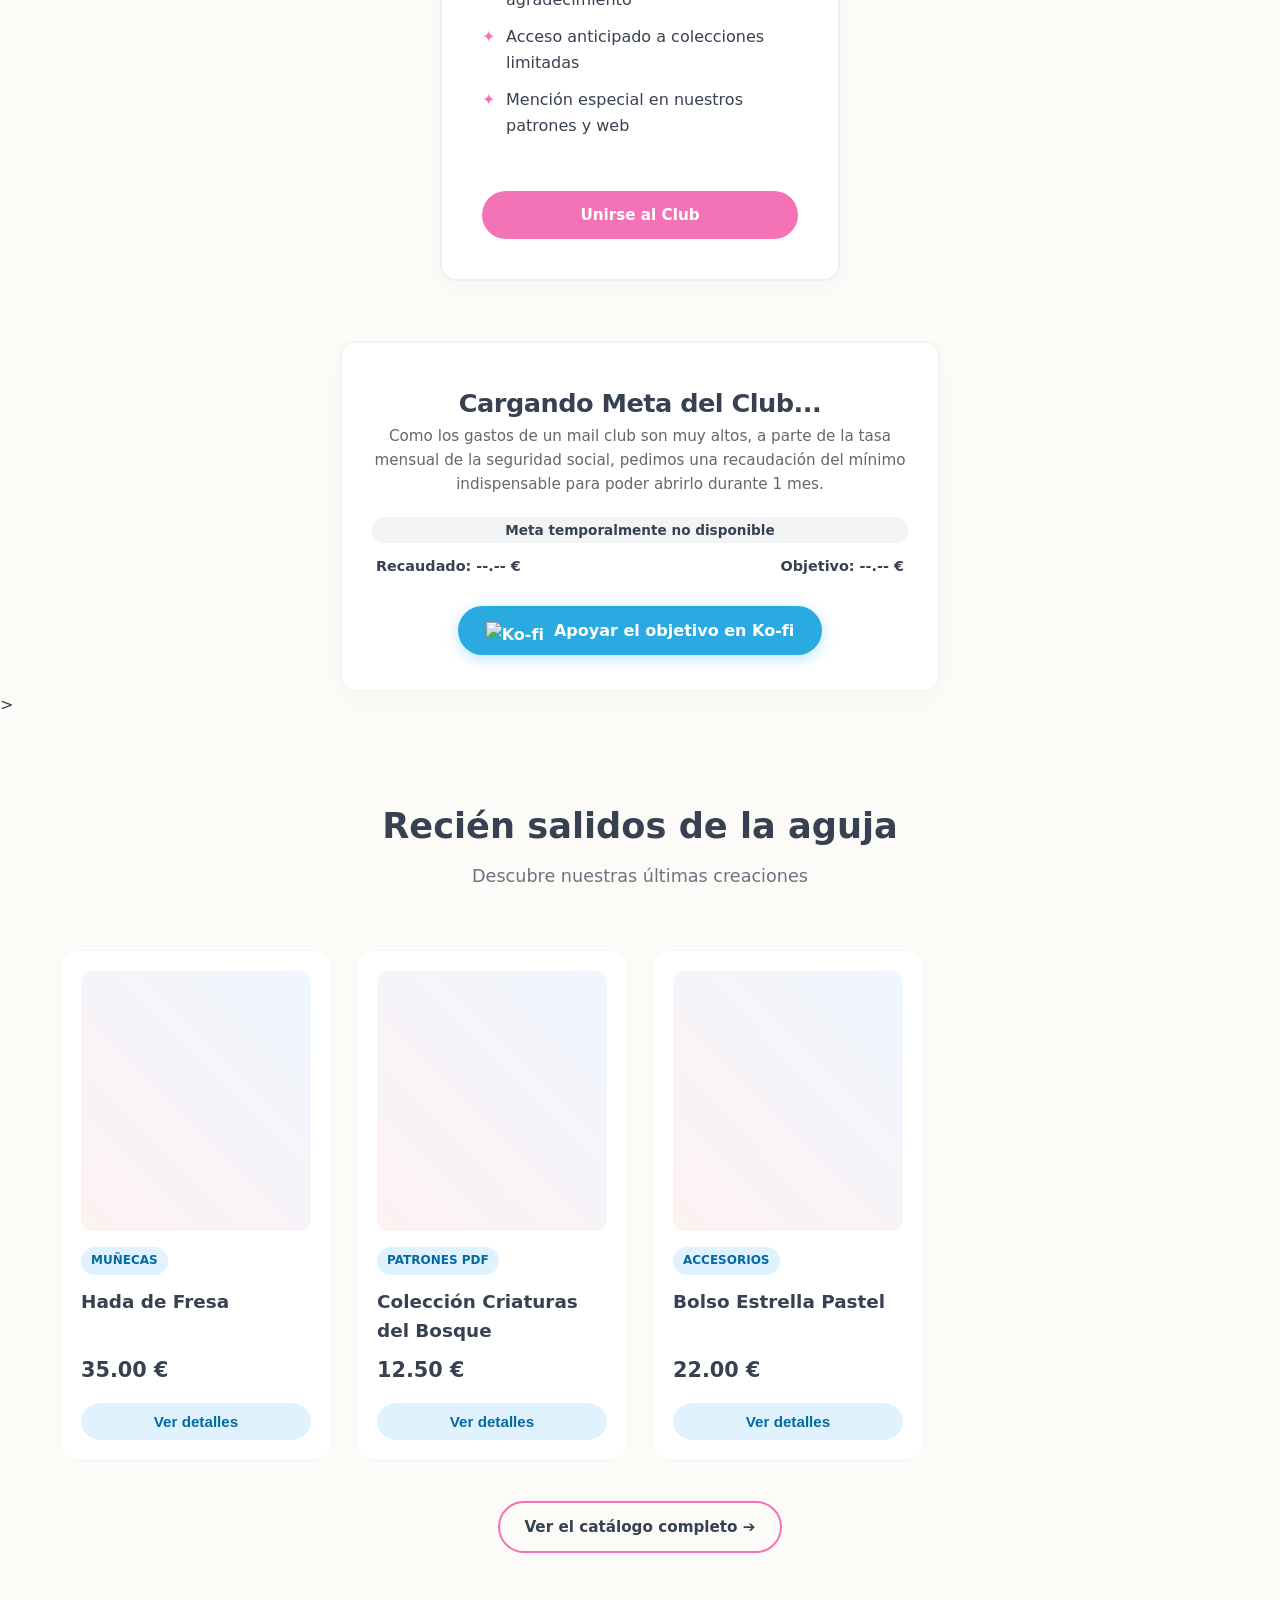
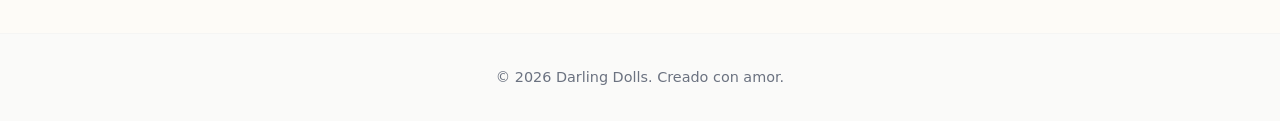
==== commit df0215f0: "Updated subscriptions" ====
--- a/index.html
+++ b/index.html
@@ -35,39 +35,51 @@
         </div>
     </header>
 
-<section id="suscripciones" class="section-container bg-pastel">
-    <h2 class="section-title">Planes del Club</h2>
-    <p class="section-subtitle">Elige tu nivel de magia y obtén recompensas mensuales exclusivas</p>
+<div id="tiers-container" class="grid-tiers">
     
-    <div id="tiers-container" class="grid-tiers">
-        <!-- Tier Perlita (Deshabilitado temporalmente) -->
-        <div class="card-tier text-muted-tier" style="opacity: 0.85; position: relative;">
-            <div class="tier-badge" style="background-color: #e5e7eb; color: #6b7280;">Muy Pronto</div>
-            <h3>Tier Perlita</h3>
-            <div class="price" style="color: #9ca3af;">9.99 €<span>/mes</span></div>
-            <ul class="tier-features">
-                <li>Acceso al feed exclusivo del Club Secreto</li>
-                <li>1 Patrón en PDF nuevo cada mes</li>
-                <li>Descuento del 10% en toda la tienda</li>
-                <li>Vota en las encuestas de próximos diseños</li>
-            </ul>
-            <span class="btn-tier-buy" style="display: block; text-align: center; padding: 12px; background-color: #e5e7eb; color: #9ca3af; cursor: not-allowed; border-radius: 99px; font-weight: 600;">Suscripciones cerradas</span>
-        </div>
+    <!-- Tier 1: Muñeca de Trapo -->
+    <div class="card-tier">
+        <div class="tier-badge" style="background-color: var(--color-pastel-blue); color: #0369a1;">Costurera Aprendiz</div>
+        <h3>Muñeca de Trapo</h3>
+        <div class="price">2.99 €<span>/mes</span></div>
+        <ul class="tier-features">
+            <li>1 Print tamaño A5 exclusivo cada mes</li>
+            <li>1 Pegatina temática coleccionable</li>
+            <li>Gastos de envío y sobre incluidos</li>
+            <li>Acceso al muro exclusivo del Club Secreto</li>
+        </ul>
+        <a href="https://ko-fi.com/darlingdolls/tiers" target="_blank" class="btn-tier-buy" style="display: block; text-align: center; padding: 12px; border-radius: 99px; text-decoration: none;">Unirse al Club</a>
+    </div>
 
-        <!-- Tier Diamante (Deshabilitado temporalmente) -->
-        <div class="card-tier tier-premium" style="opacity: 0.85; position: relative; transform: scale(1.03);">
-            <div class="tier-badge premium" style="background-color: var(--color-pastel-pink); color: #be185d;">Muy Pronto</div>
-            <h3>Tier Diamante</h3>
-            <div class="price" style="color: #9ca3af;">24.99 €<span>/mes</span></div>
-            <ul class="tier-features">
-                <li>Todas las ventajas del Tier Perlita</li>
-                <li>Una figura amigurumi física sorpresa cada mes</li>
-                <li>Acceso anticipado a colecciones limitadas</li>
-                <li>Envío gratuito garantizado en la tienda</li>
-            </ul>
-            <span class="btn-tier-buy premium" style="display: block; text-align: center; padding: 12px; background-color: #cbd5e1; color: #64748b; cursor: not-allowed; border-radius: 99px; font-weight: 600;">Suscripciones cerradas</span>
-        </div>
+    <!-- Tier 2: Muñeca de Porcelana -->
+    <div class="card-tier tier-premium">
+        <div class="tier-badge premium" style="background-color: var(--color-pastel-pink); color: #be185d;">Artesana Mágica</div>
+        <h3>Muñeca de Porcelana</h3>
+        <div class="price">4.99 €<span>/mes</span></div>
+        <ul class="tier-features">
+            <li>Todo lo del Tier 1 (Print A5 y Pegatina)</li>
+            <li>1 Cabeza Amigurumi exclusiva al mes</li>
+            <li>Envío mejorado y protegido en paquete</li>
+            <li>Descuento permanente del 10% en tienda</li>
+        </ul>
+        <a href="https://ko-fi.com/darlingdolls/tiers" target="_blank" class="btn-tier-buy premium" style="display: block; text-align: center; padding: 12px; border-radius: 99px; text-decoration: none;">Unirse al Club</a>
     </div>
+
+    <!-- Tier 3: Muñeca de Cristal -->
+    <div class="card-tier" style="border: 2px solid #e0f2fe; position: relative;">
+        <div class="tier-badge" style="background-color: var(--color-pastel-pink-dark); color: white;">Coleccionista Suprema</div>
+        <h3>Muñeca de Cristal</h3>
+        <div class="price">6.99 €<span>/mes</span></div>
+        <ul class="tier-features">
+            <li>Todas las recompensas físicas del Tier 2</li>
+            <li>1 Carta física especial de agradecimiento</li>
+            <li>Acceso anticipado a colecciones limitadas</li>
+            <li>Mención especial en nuestros patrones y web</li>
+        </ul>
+        <a href="https://ko-fi.com/darlingdolls/tiers" target="_blank" class="btn-tier-buy" style="display: block; text-align: center; padding: 12px; border-radius: 99px; text-decoration: none; background-color: var(--color-pastel-pink-dark); color: white;">Unirse al Club</a>
+    </div>
+
+</div>
 
     <!-- --- SECCIÓN: OBJETIVO DE RECAUDACIÓN ACTIVO --- -->
     <div class="kofi-goal-section">
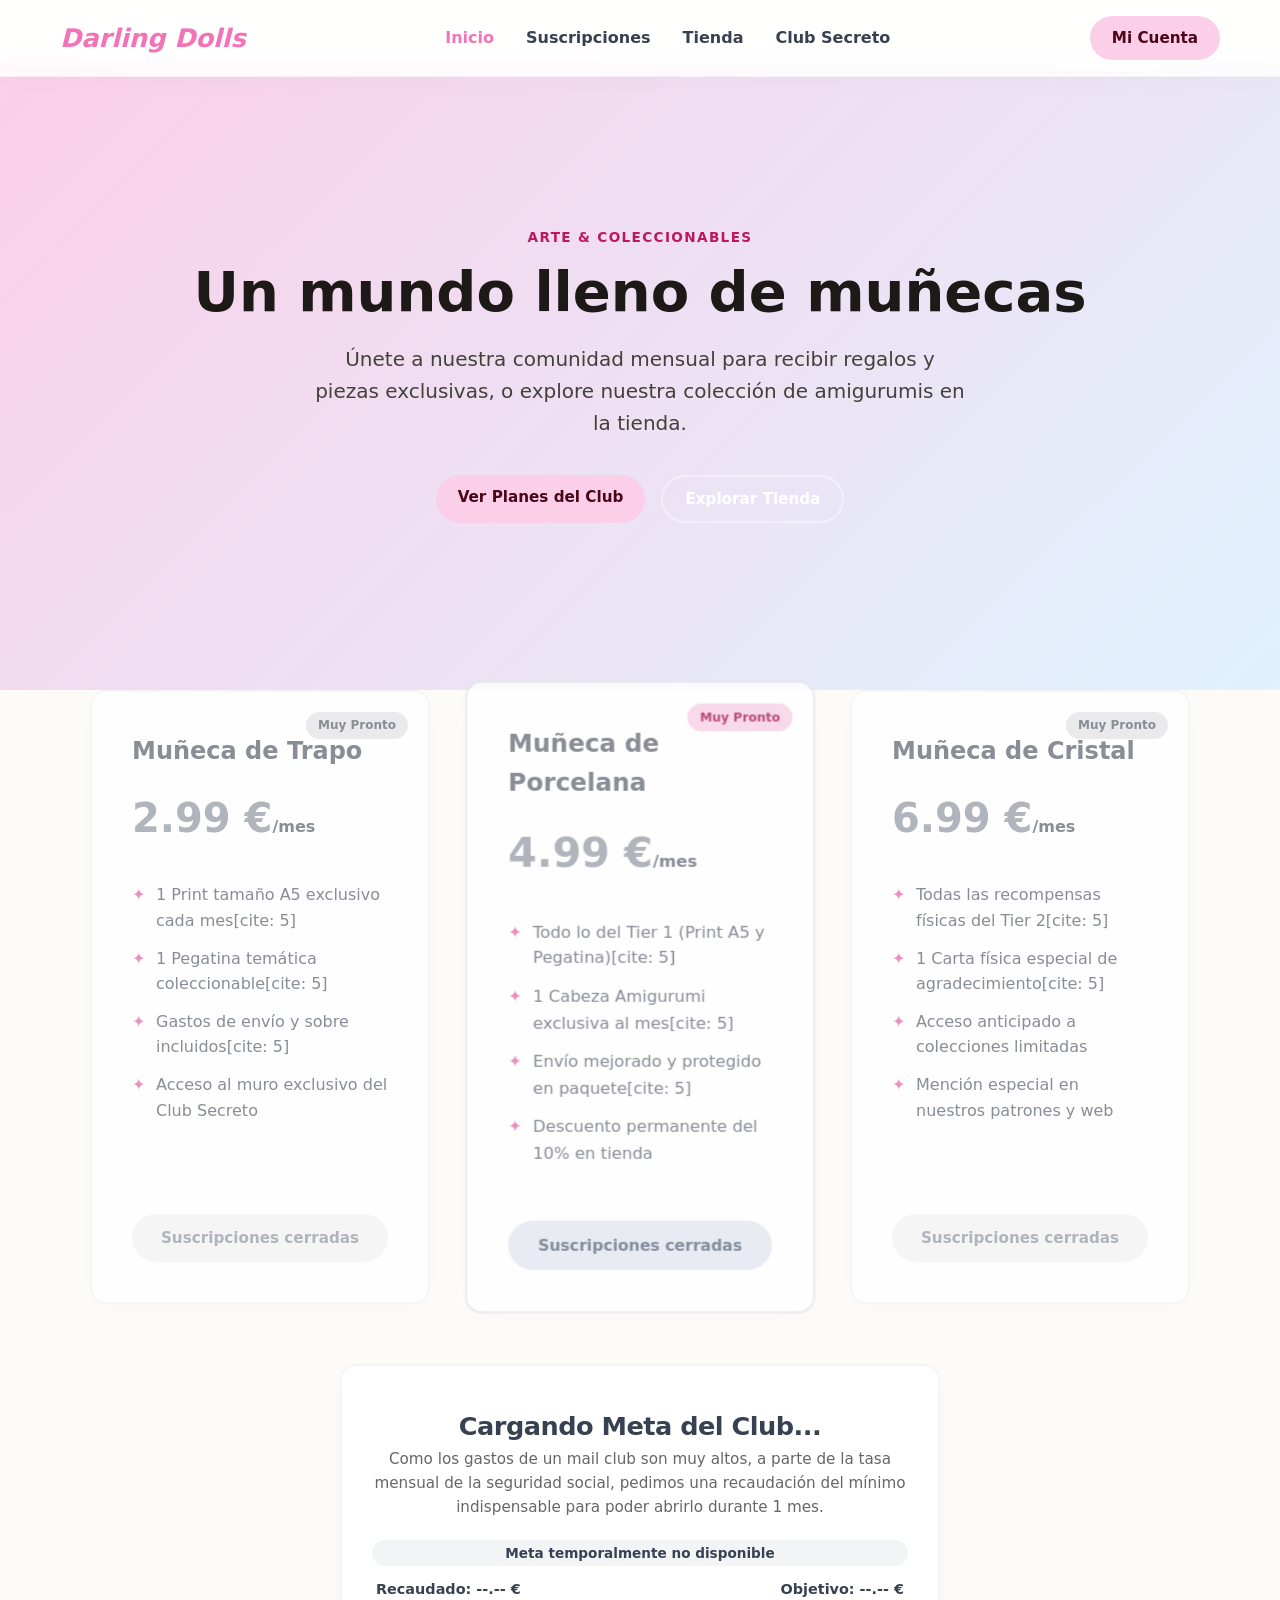
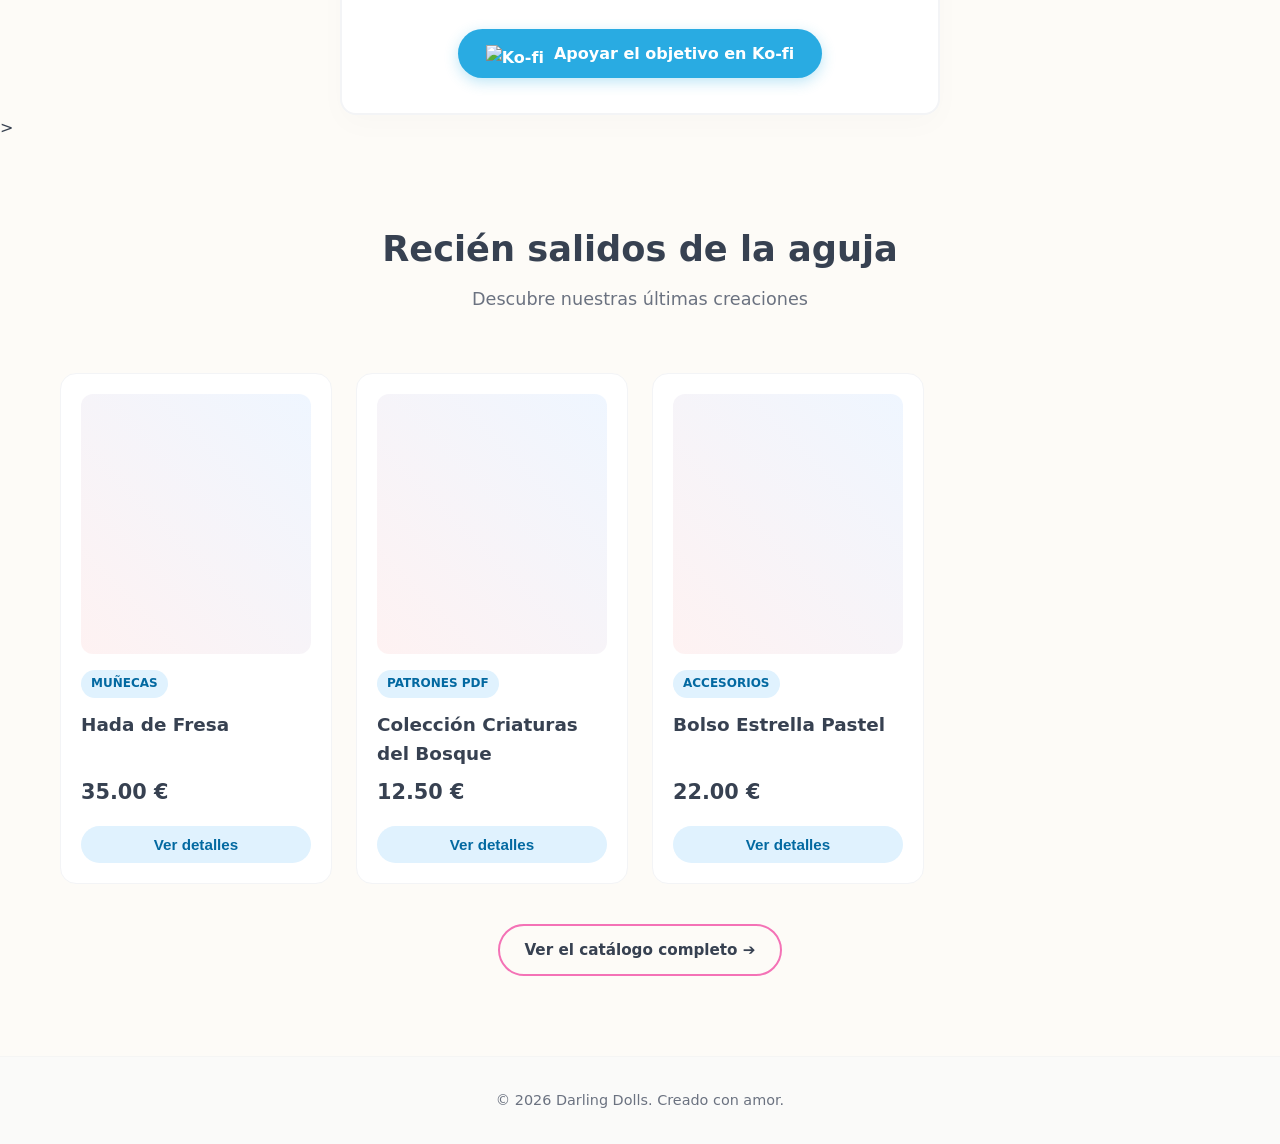
==== commit 80ad3855: "Update index.html" ====
--- a/index.html
+++ b/index.html
@@ -35,48 +35,48 @@
         </div>
     </header>
 
-<div id="tiers-container" class="grid-tiers">
+<div id="tiers-container" class="grid-tiers" style="max-width: 1100px;">
     
-    <!-- Tier 1: Muñeca de Trapo -->
-    <div class="card-tier">
-        <div class="tier-badge" style="background-color: var(--color-pastel-blue); color: #0369a1;">Costurera Aprendiz</div>
-        <h3>Muñeca de Trapo</h3>
-        <div class="price">2.99 €<span>/mes</span></div>
-        <ul class="tier-features">
-            <li>1 Print tamaño A5 exclusivo cada mes</li>
-            <li>1 Pegatina temática coleccionable</li>
-            <li>Gastos de envío y sobre incluidos</li>
+    <!-- Tier 1: Muñeca de Trapo (DESHABILITADO) -->
+    <div class="card-tier" style="opacity: 0.8; filter: grayscale(15%);">
+        <div class="tier-badge" style="background-color: #e5e7eb; color: #6b7280;">Muy Pronto</div>
+        <h3 style="color: #6b7280;">Muñeca de Trapo</h3>
+        <div class="price" style="color: #9ca3af;">2.99 €<span>/mes</span></div>
+        <ul class="tier-features" style="color: #6b7280;">
+            <li>1 Print tamaño A5 exclusivo cada mes[cite: 5]</li>
+            <li>1 Pegatina temática coleccionable[cite: 5]</li>
+            <li>Gastos de envío y sobre incluidos[cite: 5]</li>
             <li>Acceso al muro exclusivo del Club Secreto</li>
         </ul>
-        <a href="https://ko-fi.com/darlingdolls/tiers" target="_blank" class="btn-tier-buy" style="display: block; text-align: center; padding: 12px; border-radius: 99px; text-decoration: none;">Unirse al Club</a>
+        <span class="btn-tier-buy" style="display: block; text-align: center; padding: 12px; border-radius: 99px; background-color: #f3f4f6; color: #9ca3af; cursor: not-allowed; font-weight: 600;">Suscripciones cerradas</span>
     </div>
 
-    <!-- Tier 2: Muñeca de Porcelana -->
-    <div class="card-tier tier-premium">
-        <div class="tier-badge premium" style="background-color: var(--color-pastel-pink); color: #be185d;">Artesana Mágica</div>
-        <h3>Muñeca de Porcelana</h3>
-        <div class="price">4.99 €<span>/mes</span></div>
-        <ul class="tier-features">
-            <li>Todo lo del Tier 1 (Print A5 y Pegatina)</li>
-            <li>1 Cabeza Amigurumi exclusiva al mes</li>
-            <li>Envío mejorado y protegido en paquete</li>
+    <!-- Tier 2: Muñeca de Porcelana (DESHABILITADO) -->
+    <div class="card-tier tier-premium" style="opacity: 0.8; transform: scale(1.03); filter: grayscale(15%); border-color: #e5e7eb;">
+        <div class="tier-badge premium" style="background-color: #fbcfe8; color: #be185d;">Muy Pronto</div>
+        <h3 style="color: #6b7280;">Muñeca de Porcelana</h3>
+        <div class="price" style="color: #9ca3af;">4.99 €<span>/mes</span></div>
+        <ul class="tier-features" style="color: #6b7280;">
+            <li>Todo lo del Tier 1 (Print A5 y Pegatina)[cite: 5]</li>
+            <li>1 Cabeza Amigurumi exclusiva al mes[cite: 5]</li>
+            <li>Envío mejorado y protegido en paquete[cite: 5]</li>
             <li>Descuento permanente del 10% en tienda</li>
         </ul>
-        <a href="https://ko-fi.com/darlingdolls/tiers" target="_blank" class="btn-tier-buy premium" style="display: block; text-align: center; padding: 12px; border-radius: 99px; text-decoration: none;">Unirse al Club</a>
+        <span class="btn-tier-buy premium" style="display: block; text-align: center; padding: 12px; border-radius: 99px; background-color: #e2e8f0; color: #64748b; cursor: not-allowed; font-weight: 600;">Suscripciones cerradas</span>
     </div>
 
-    <!-- Tier 3: Muñeca de Cristal -->
-    <div class="card-tier" style="border: 2px solid #e0f2fe; position: relative;">
-        <div class="tier-badge" style="background-color: var(--color-pastel-pink-dark); color: white;">Coleccionista Suprema</div>
-        <h3>Muñeca de Cristal</h3>
-        <div class="price">6.99 €<span>/mes</span></div>
-        <ul class="tier-features">
-            <li>Todas las recompensas físicas del Tier 2</li>
-            <li>1 Carta física especial de agradecimiento</li>
+    <!-- Tier 3: Muñeca de Cristal (DESHABILITADO) -->
+    <div class="card-tier" style="opacity: 0.8; border: 2px solid #f3f4f6; filter: grayscale(15%);">
+        <div class="tier-badge" style="background-color: #e5e7eb; color: #6b7280;">Muy Pronto</div>
+        <h3 style="color: #6b7280;">Muñeca de Cristal</h3>
+        <div class="price" style="color: #9ca3af;">6.99 €<span>/mes</span></div>
+        <ul class="tier-features" style="color: #6b7280;">
+            <li>Todas las recompensas físicas del Tier 2[cite: 5]</li>
+            <li>1 Carta física especial de agradecimiento[cite: 5]</li>
             <li>Acceso anticipado a colecciones limitadas</li>
             <li>Mención especial en nuestros patrones y web</li>
         </ul>
-        <a href="https://ko-fi.com/darlingdolls/tiers" target="_blank" class="btn-tier-buy" style="display: block; text-align: center; padding: 12px; border-radius: 99px; text-decoration: none; background-color: var(--color-pastel-pink-dark); color: white;">Unirse al Club</a>
+        <span class="btn-tier-buy" style="display: block; text-align: center; padding: 12px; border-radius: 99px; background-color: #f3f4f6; color: #9ca3af; cursor: not-allowed; font-weight: 600;">Suscripciones cerradas</span>
     </div>
 
 </div>
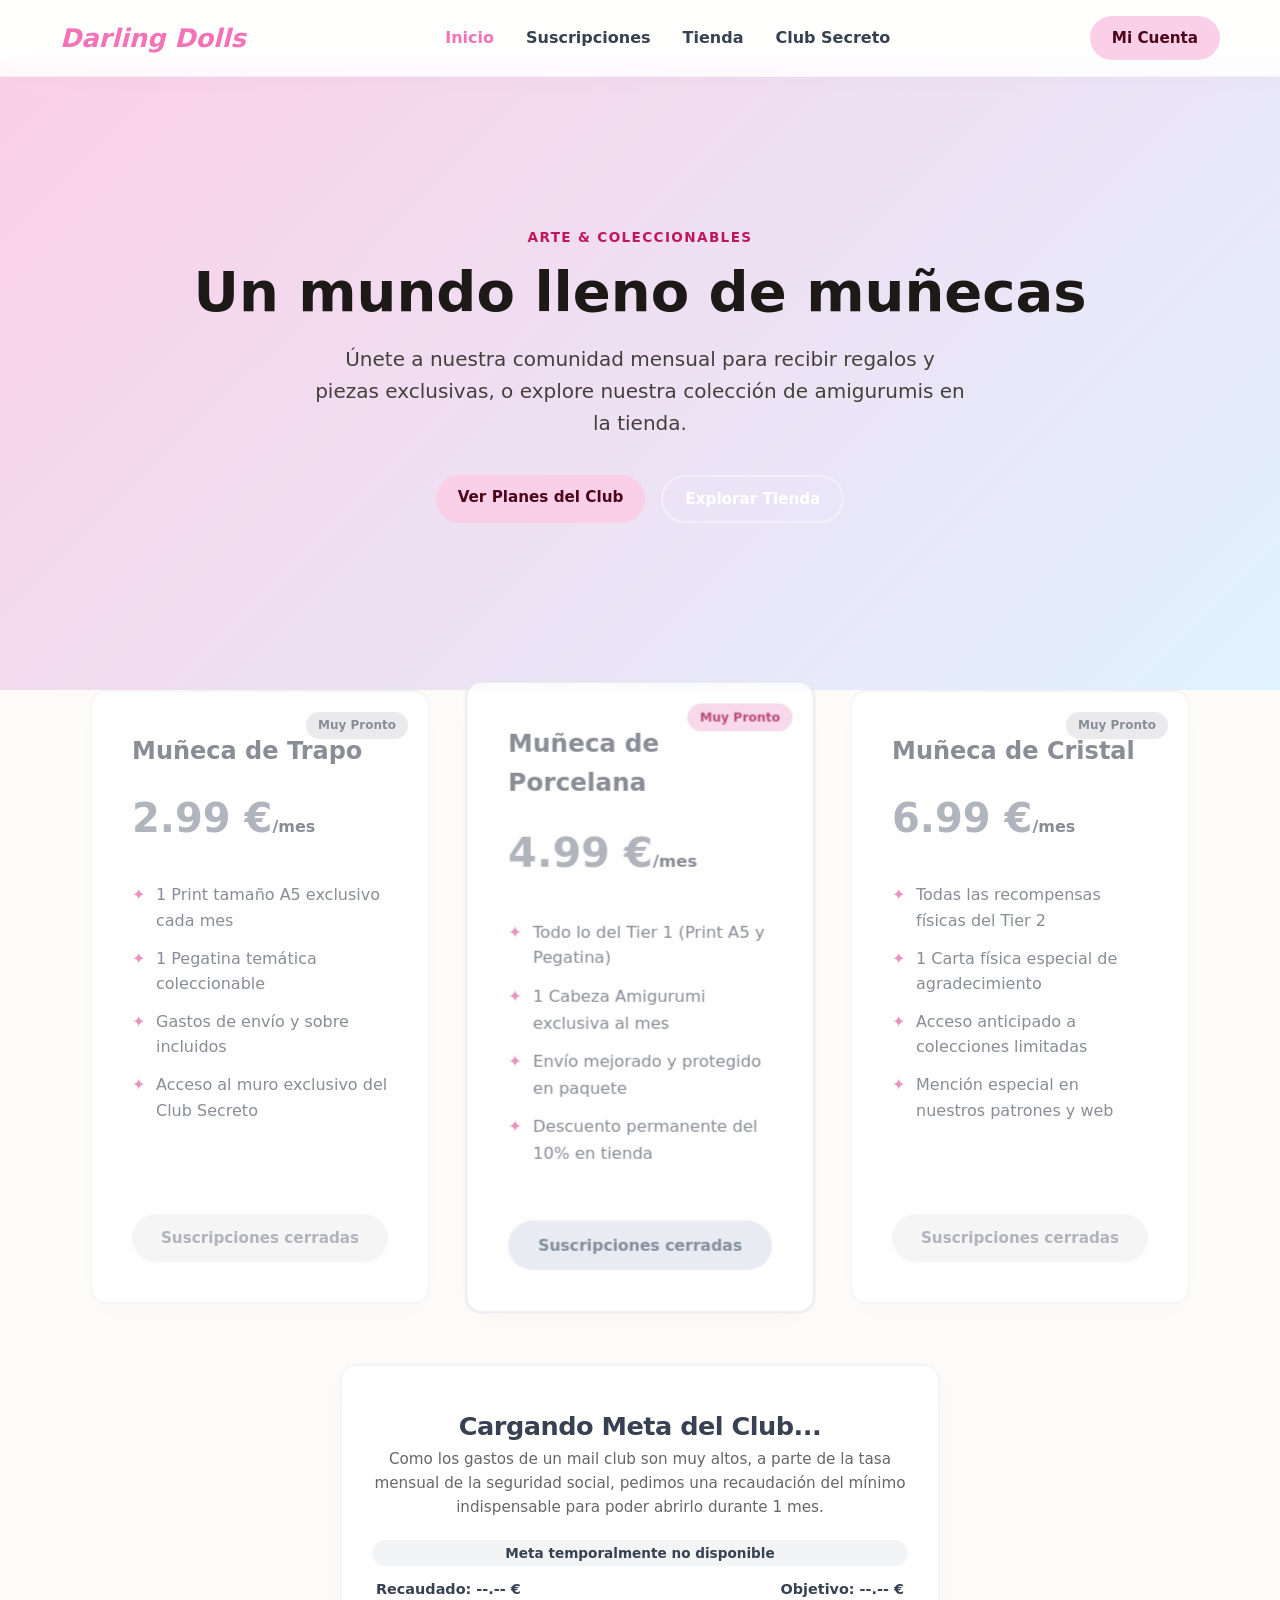
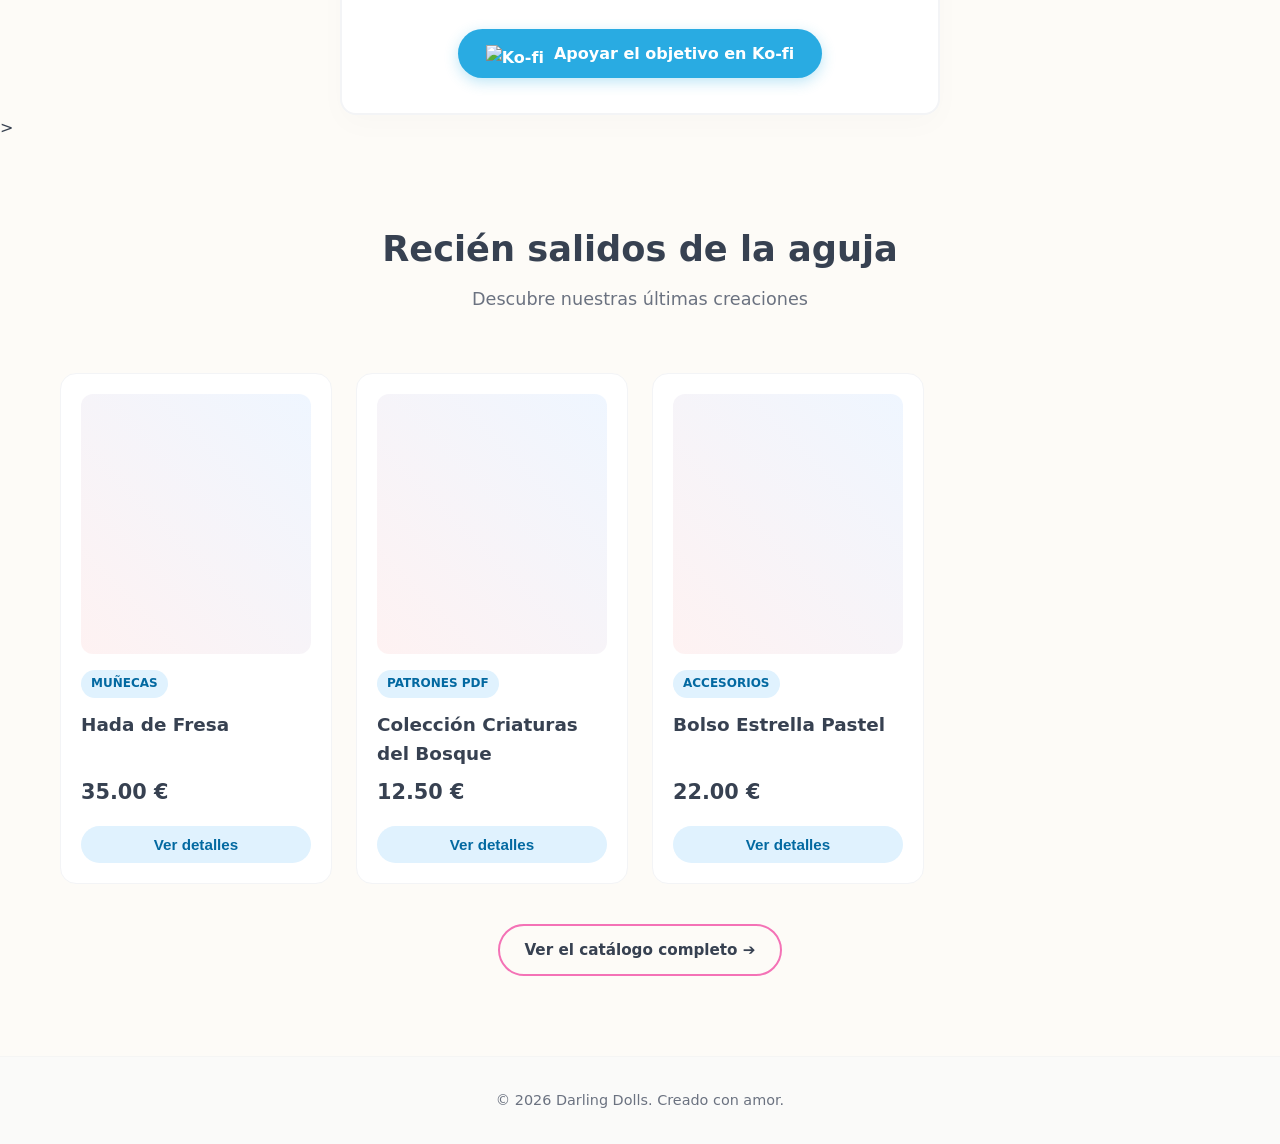
==== commit bdbfd1f7: "Update index.html" ====
--- a/index.html
+++ b/index.html
@@ -43,9 +43,9 @@
         <h3 style="color: #6b7280;">Muñeca de Trapo</h3>
         <div class="price" style="color: #9ca3af;">2.99 €<span>/mes</span></div>
         <ul class="tier-features" style="color: #6b7280;">
-            <li>1 Print tamaño A5 exclusivo cada mes[cite: 5]</li>
-            <li>1 Pegatina temática coleccionable[cite: 5]</li>
-            <li>Gastos de envío y sobre incluidos[cite: 5]</li>
+            <li>1 Print tamaño A5 exclusivo cada mes</li>
+            <li>1 Pegatina temática coleccionable</li>
+            <li>Gastos de envío y sobre incluidos</li>
             <li>Acceso al muro exclusivo del Club Secreto</li>
         </ul>
         <span class="btn-tier-buy" style="display: block; text-align: center; padding: 12px; border-radius: 99px; background-color: #f3f4f6; color: #9ca3af; cursor: not-allowed; font-weight: 600;">Suscripciones cerradas</span>
@@ -57,9 +57,9 @@
         <h3 style="color: #6b7280;">Muñeca de Porcelana</h3>
         <div class="price" style="color: #9ca3af;">4.99 €<span>/mes</span></div>
         <ul class="tier-features" style="color: #6b7280;">
-            <li>Todo lo del Tier 1 (Print A5 y Pegatina)[cite: 5]</li>
-            <li>1 Cabeza Amigurumi exclusiva al mes[cite: 5]</li>
-            <li>Envío mejorado y protegido en paquete[cite: 5]</li>
+            <li>Todo lo del Tier 1 (Print A5 y Pegatina)</li>
+            <li>1 Cabeza Amigurumi exclusiva al mes</li>
+            <li>Envío mejorado y protegido en paquete</li>
             <li>Descuento permanente del 10% en tienda</li>
         </ul>
         <span class="btn-tier-buy premium" style="display: block; text-align: center; padding: 12px; border-radius: 99px; background-color: #e2e8f0; color: #64748b; cursor: not-allowed; font-weight: 600;">Suscripciones cerradas</span>
@@ -71,8 +71,8 @@
         <h3 style="color: #6b7280;">Muñeca de Cristal</h3>
         <div class="price" style="color: #9ca3af;">6.99 €<span>/mes</span></div>
         <ul class="tier-features" style="color: #6b7280;">
-            <li>Todas las recompensas físicas del Tier 2[cite: 5]</li>
-            <li>1 Carta física especial de agradecimiento[cite: 5]</li>
+            <li>Todas las recompensas físicas del Tier 2</li>
+            <li>1 Carta física especial de agradecimiento</li>
             <li>Acceso anticipado a colecciones limitadas</li>
             <li>Mención especial en nuestros patrones y web</li>
         </ul>
